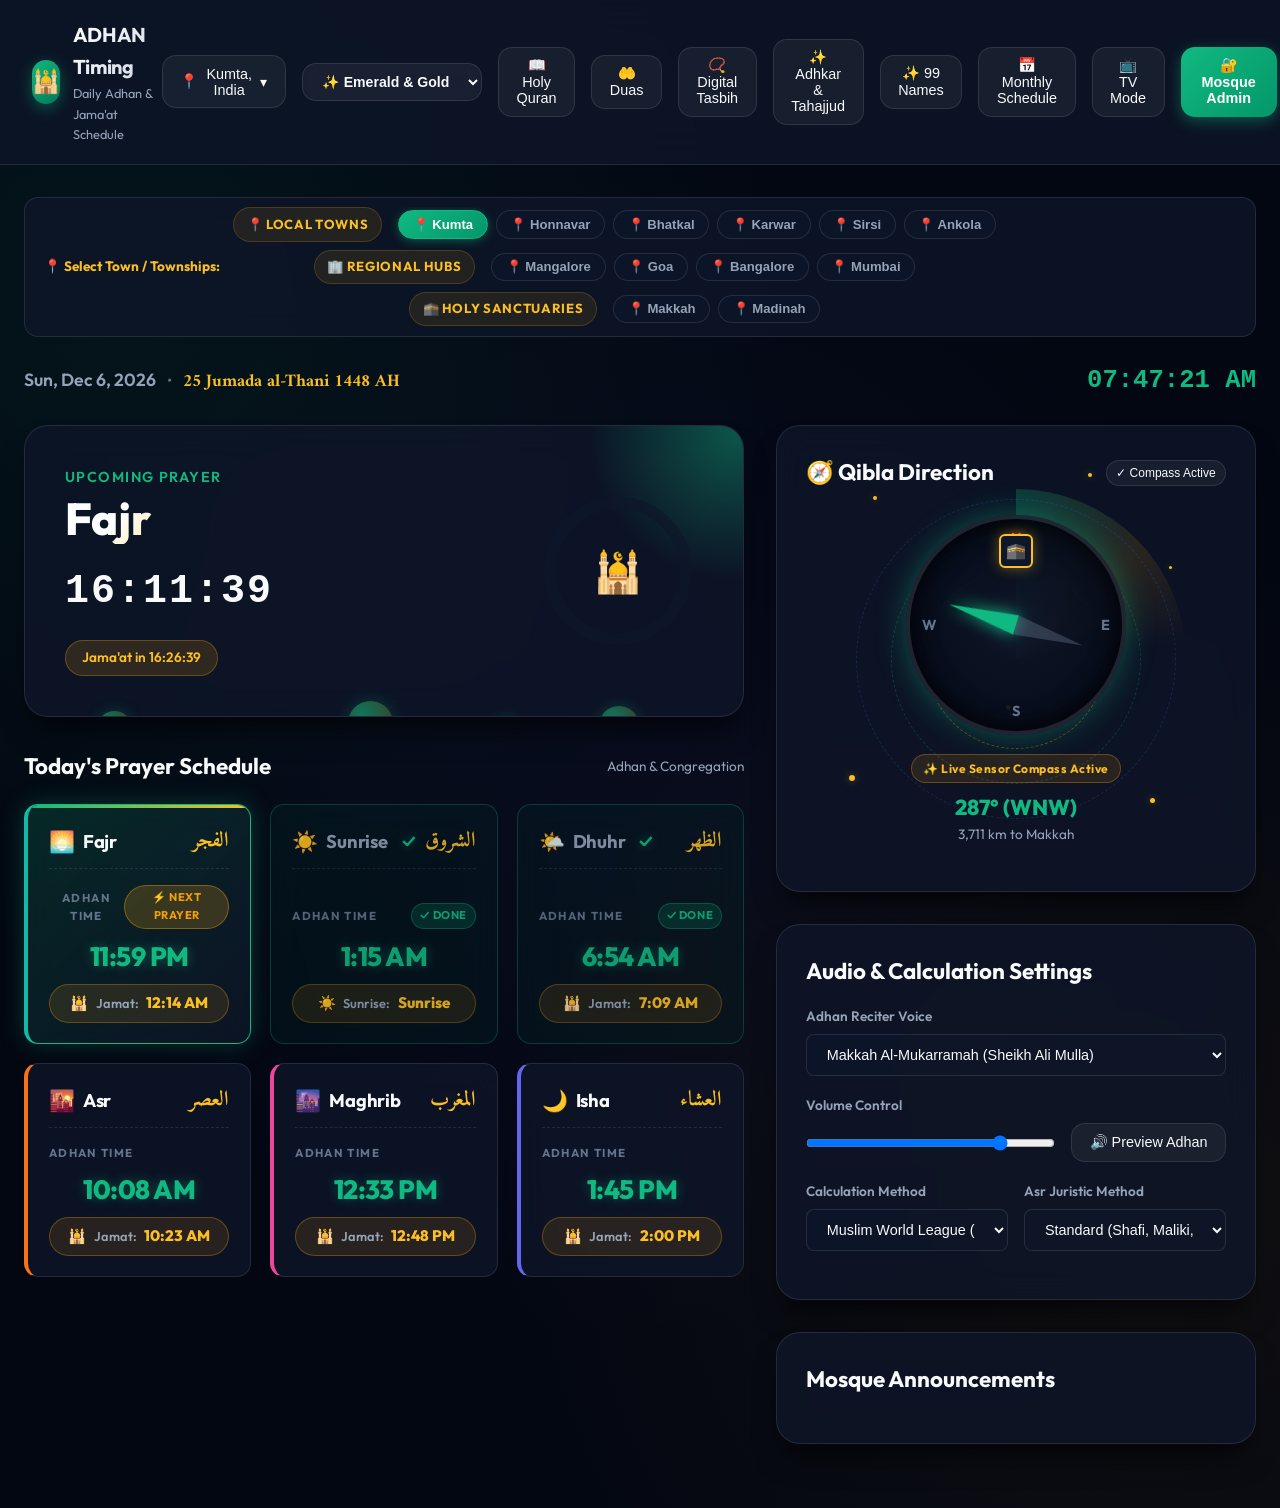
==== index.html @ b263a1ee "Fix mobile layout, root redirect, and live Qibla compass" ====
<!DOCTYPE html>
<html lang="en">
<head>
  <meta charset="UTF-8">
  <meta name="viewport" content="width=device-width, initial-scale=1.0">
  <title>Adhan Timing & Mosque Management System</title>
  <meta name="description" content="Real-time Islamic prayer times, audio Adhan alerts, interactive Qibla compass, mosque TV display mode, and management dashboard.">
  <link rel="stylesheet" href="css/style.css">
</head>
<body>

  <!-- Top Navigation Bar -->
  <nav class="navbar">
    <div class="brand">
      <div class="brand-icon">🕌</div>
      <div class="brand-info">
        <h1 id="mosque-title">ADHAN Timing</h1>
        <p id="mosque-sub">Daily Adhan & Jama'at Schedule</p>
      </div>
    </div>

    <div class="nav-actions">
      <!-- Location Picker Dropdown -->
      <div class="location-picker">
        <button class="btn-glass" id="btn-location-dropdown">
          <span>📍</span> <span id="location-label">Kumta, India</span> ▾
        </button>
        <div class="dropdown-menu" id="city-search-results">
          <input type="text" class="search-input" id="city-search-input" placeholder="Search towns (Kumta, Honnavar, Bhatkal...)...">
          <button class="btn-glass" id="btn-detect-gps" style="width:100%; margin-bottom:0.4rem; justify-content:center;">
            🎯 Use My GPS Location
          </button>
          <button class="btn-glass" id="btn-open-custom-town" style="width:100%; margin-bottom:0.5rem; justify-content:center;">
            ➕ Add Custom Town (Lat/Lng)
          </button>
        </div>
      </div>

      <!-- Theme Switcher -->
      <div class="theme-selector-wrapper">
        <select id="theme-select" class="theme-select-dropdown" title="Select Luxury Theme">
          <option value="emerald_gold">✨ Emerald & Gold</option>
          <option value="royal_sapphire">🌌 Royal Sapphire</option>
          <option value="midnight_onyx">🖤 Midnight Onyx</option>
        </select>
      </div>

      <!-- Quick Action Buttons -->
      <button class="btn-glass" id="btn-open-quran">📖 Holy Quran</button>
      <button class="btn-glass" id="btn-open-dua">🤲 Duas</button>
      <button class="btn-glass" id="btn-open-tasbih">📿 Digital Tasbih</button>
      <button class="btn-glass" id="btn-open-dhikr">✨ Adhkar & Tahajjud</button>
      <button class="btn-glass" id="btn-open-names">✨ 99 Names</button>
      <button class="btn-glass" id="btn-open-monthly">📅 Monthly Schedule</button>
      <button class="btn-glass" id="btn-toggle-tv">📺 TV Mode</button>
      <button class="btn-accent" id="btn-open-admin">🔐 Mosque Admin</button>
    </div>
  </nav>

  <!-- Main App Layout -->
  <main class="container">

    <!-- Live Adhan Playback Banner -->
    <div id="adhan-playback-banner" class="adhan-banner" style="display:none;">
      <div class="adhan-banner-content">
        <span class="adhan-banner-icon">🕌</span>
        <div>
          <h4 id="adhan-banner-title">Now Reciting Adhan for Dhuhr</h4>
          <p id="adhan-banner-sub">Playing live audio Adhan alert</p>
        </div>
      </div>
      <button class="btn-stop-adhan" id="btn-stop-adhan">⏹️ Stop Recitation</button>
    </div>

    <!-- Quick Town Selector Bar -->
    <div class="town-selector-bar">
      <div class="town-selector-label">📍 Select Town / Townships:</div>
      <div class="town-chips-wrapper" id="town-chips-container">
        <!-- Dynamically rendered by app.js -->
      </div>
    </div>

    <!-- Live Date & Clock Bar -->
    <div style="display:flex; justify-content:space-between; align-items:center; margin-bottom:1.5rem;">
      <div>
        <span id="live-greg-date" style="font-size:1.1rem; color:var(--text-secondary); font-weight:600;">--</span>
        <span style="margin:0 0.5rem; color:var(--text-muted);">•</span>
        <span id="hijri-date-label" style="font-size:1.1rem; color:var(--accent-gold); font-family:var(--font-arabic); font-weight:700;">--</span>
      </div>
      <div id="live-clock-time" style="font-size:1.6rem; font-weight:800; font-family:monospace; color:var(--accent-emerald);">--:--:--</div>
    </div>


    <!-- Main Grid Section -->
    <div class="grid-layout">

      <!-- Left Column: Hero Progress Ring & Today's Prayer Cards -->
      <div>
        <!-- Hero Countdown Card -->
        <section class="hero-card" style="margin-bottom:2rem;">
          <!-- Floating Popping Ambient Bubbles Backdrop -->
          <div class="bubbles-container">
            <div class="bubble b1"></div>
            <div class="bubble b2"></div>
            <div class="bubble b3"></div>
            <div class="bubble b4"></div>
            <div class="bubble b5"></div>
            <div class="bubble b6"></div>
          </div>

          <div class="hero-info">
            <div class="hero-subtitle">Upcoming Prayer</div>
            <div class="hero-prayer-title" id="hero-next-prayer-name">Dhuhr</div>
            <div class="hero-countdown" id="hero-countdown-timer">00:00:00</div>
            <div class="hero-jamaat-badge" id="hero-jamaat-time">Jama'at in 00:15:00</div>
          </div>

          <div class="progress-ring-wrapper">
            <svg class="progress-ring" width="160" height="160">
              <circle class="progress-ring-bg" stroke-width="12" fill="transparent" r="68" cx="80" cy="80"/>
              <circle class="progress-ring-circle" id="progress-ring-circle" stroke-width="12" fill="transparent" r="68" cx="80" cy="80"/>
            </svg>
            <div class="ring-icon">🕌</div>
          </div>
        </section>

        <!-- Today's 6 Prayer Times -->
        <div class="section-title">
          <span>Today's Prayer Schedule</span>
          <span style="font-size:0.85rem; color:var(--text-secondary); font-weight:400;">Adhan & Congregation</span>
        </div>
        <div class="prayer-grid" id="today-prayer-grid">
          <!-- Dynamically Rendered by app.js -->
        </div>
      </div>

      <!-- Right Column: Qibla Compass, Sound Controls & Announcements -->
      <div>

        <!-- Qibla Compass Card with Animated Live Background -->
        <section class="glass-card qibla-card-live">
          <div class="qibla-live-bg">
            <div class="qibla-radar-beam"></div>
            <div class="qibla-pulse-ring ring-1"></div>
            <div class="qibla-pulse-ring ring-2"></div>
            <div class="qibla-pulse-ring ring-3"></div>
            <div class="qibla-starfield">
              <div class="qibla-star s1"></div>
              <div class="qibla-star s2"></div>
              <div class="qibla-star s3"></div>
              <div class="qibla-star s4"></div>
              <div class="qibla-star s5"></div>
              <div class="qibla-star s6"></div>
            </div>
          </div>

          <div class="section-title" style="margin-bottom:0.5rem; position:relative; z-index:2;">
            <span>🧭 Qibla Direction</span>
            <button class="btn-glass" id="btn-enable-compass" style="font-size:0.75rem; padding:0.3rem 0.6rem;">🧭 Compass Sensor</button>
          </div>
          <div class="compass-wrapper" style="position:relative; z-index:2;">
            <div class="compass-dial">
              <div class="compass-cardinal cardinal-n">N</div>
              <div class="compass-cardinal cardinal-e">E</div>
              <div class="compass-cardinal cardinal-s">S</div>
              <div class="compass-cardinal cardinal-w">W</div>
              <div class="kaaba-icon">🕋</div>
              <div class="qibla-needle" id="qibla-needle">
                <div class="needle-north"></div>
                <div class="needle-south"></div>
              </div>
            </div>
            <div class="compass-info">
              <div class="qibla-badge" id="qibla-live-status">✨ Live Directional Tracking</div>
              <div class="heading-text" id="qibla-heading">118.9° ESE</div>
              <div class="distance-text" id="qibla-distance">4,794 km to Makkah</div>
            </div>
          </div>
        </section>

        <!-- Audio Adhan & Calculation Preferences -->
        <section class="glass-card">
          <div class="section-title" style="margin-bottom:1rem;">Audio & Calculation Settings</div>
          
          <div class="form-group">
            <label for="reciter-select">Adhan Reciter Voice</label>
            <select class="form-control" id="reciter-select">
              <option value="makkah">Makkah Al-Mukarramah (Sheikh Ali Mulla)</option>
              <option value="madinah">Madinah Al-Munawwarah</option>
              <option value="alaqsa">Al-Aqsa Mosque, Jerusalem</option>
              <option value="afasy">Sheikh Mishary Rashid Alafasy</option>
            </select>
          </div>

          <div class="form-group">
            <label for="volume-slider">Volume Control</label>
            <div style="display:flex; align-items:center; gap:1rem;">
              <input type="range" id="volume-slider" min="0" max="1" step="0.05" value="0.8" style="flex:1;">
              <button class="btn-glass" id="btn-test-audio">🔊 Preview Adhan</button>
            </div>
          </div>

          <div class="form-row">
            <div class="form-group">
              <label for="calc-method-select">Calculation Method</label>
              <select class="form-control" id="calc-method-select">
                <option value="MWL">Muslim World League (MWL)</option>
                <option value="ISNA">ISNA (North America)</option>
                <option value="Makkah">Umm Al-Qura (Makkah)</option>
                <option value="Egypt">Egyptian General Authority</option>
                <option value="Diyanet">Diyanet (Turkey)</option>
                <option value="Karachi">Univ. Islamic Sciences (Karachi)</option>
                <option value="Tehran">Institute of Geophysics (Tehran)</option>
                <option value="Jafari">Shia Ithna-Ashari (Jafari)</option>
              </select>
            </div>

            <div class="form-group">
              <label for="juristic-school-select">Asr Juristic Method</label>
              <select class="form-control" id="juristic-school-select">
                <option value="Shafi">Standard (Shafi, Maliki, Hanbali)</option>
                <option value="Hanafi">Hanafi School</option>
              </select>
            </div>
          </div>
        </section>

        <!-- Mosque Community Noticeboard -->
        <section class="glass-card">
          <div class="section-title" style="margin-bottom:1rem;">Mosque Announcements</div>
          <div id="public-announcements-list">
            <!-- Rendered by app.js -->
          </div>
        </section>

      </div>
    </div>
  </main>

  <!-- Monthly Schedule Modal -->
  <div class="modal-overlay" id="monthly-modal">
    <div class="modal-box">
      <div class="modal-header">
        <h2 class="modal-title">📅 Monthly Prayer Timetable</h2>
        <div style="display:flex; gap:0.5rem; align-items:center;">
          <button class="btn-glass" id="btn-export-csv">📥 Export CSV</button>
          <button class="btn-close" id="btn-close-monthly">&times;</button>
        </div>
      </div>
      <p style="font-size:0.9rem; color:var(--text-secondary); margin-bottom:1rem;">
        Calculated monthly schedule for current selected location & calculation rules.
      </p>
      <div style="overflow-x:auto;">
        <table class="monthly-table">
          <thead>
            <tr>
              <th>Date</th>
              <th>Fajr</th>
              <th>Sunrise</th>
              <th>Dhuhr</th>
              <th>Asr</th>
              <th>Maghrib</th>
              <th>Isha</th>
            </tr>
          </thead>
          <tbody id="monthly-timetable-body">
            <!-- Populated by app.js -->
          </tbody>
        </table>
      </div>
    </div>
  </div>

  <!-- Admin & Mosque Management Modal -->
  <div class="modal-overlay" id="admin-modal">
    <div class="modal-box">
      <div class="modal-header">
        <h2 class="modal-title">🔐 Mosque Management Admin Portal</h2>
        <button class="btn-close" id="btn-close-admin">&times;</button>
      </div>

      <!-- Auth View -->
      <div id="admin-auth-view" style="max-width:400px; margin:2rem auto; text-align:center;">
        <h3>Admin Authentication</h3>
        <p style="font-size:0.85rem; color:var(--text-secondary); margin-bottom:1.5rem;">Enter password to manage mosque settings & announcements.</p>
        <form id="admin-login-form">
          <div class="form-group">
            <input type="password" class="form-control" id="admin-password" placeholder="Enter password (default: admin123)" required>
          </div>
          <div id="admin-login-error" style="color:#ef4444; font-size:0.85rem; margin-bottom:1rem;"></div>
          <button type="submit" class="btn-accent" style="width:100%;">Sign In</button>
        </form>
      </div>

      <!-- Portal View -->
      <div id="admin-portal-view" class="admin-grid" style="display:none;">
        <div class="admin-sidebar">
          <div class="admin-nav-item active" data-tab="tab-profile">Mosque Profile</div>
          <div class="admin-nav-item" data-tab="tab-jamaat">Jama'at Offsets</div>
          <div class="admin-nav-item" data-tab="tab-announcements">Announcements</div>
          <div class="admin-nav-item" data-tab="tab-overrides">Custom Overrides</div>
          <button class="btn-glass" id="btn-admin-logout" style="width:100%; margin-top:2rem; justify-content:center;">Log Out</button>
        </div>

        <div>
          <!-- Tab 1: Profile -->
          <div class="admin-tab-pane active" id="tab-profile">
            <h3>Mosque Information</h3>
            <form id="form-mosque-profile" style="margin-top:1rem;">
              <div class="form-group">
                <label for="prof-name">Mosque Name</label>
                <input type="text" class="form-control" id="prof-name">
              </div>
              <div class="form-group">
                <label for="prof-address">Address</label>
                <input type="text" class="form-control" id="prof-address">
              </div>
              <div class="form-row">
                <div class="form-group">
                  <label for="prof-city">City</label>
                  <input type="text" class="form-control" id="prof-city">
                </div>
                <div class="form-group">
                  <label for="prof-country">Country</label>
                  <input type="text" class="form-control" id="prof-country">
                </div>
              </div>
              <div class="form-row">
                <div class="form-group">
                  <label for="prof-lat">Latitude</label>
                  <input type="number" step="any" class="form-control" id="prof-lat">
                </div>
                <div class="form-group">
                  <label for="prof-lng">Longitude</label>
                  <input type="number" step="any" class="form-control" id="prof-lng">
                </div>
              </div>
              <div class="form-row">
                <div class="form-group">
                  <label for="prof-phone">Phone Number</label>
                  <input type="text" class="form-control" id="prof-phone">
                </div>
                <div class="form-group">
                  <label for="prof-email">Email Address</label>
                  <input type="email" class="form-control" id="prof-email">
                </div>
              </div>
              <div class="form-row">
                <div class="form-group">
                  <label for="prof-method">Default Calculation Method</label>
                  <select class="form-control" id="prof-method">
                    <option value="MWL">Muslim World League</option>
                    <option value="ISNA">ISNA</option>
                    <option value="Makkah">Umm Al-Qura</option>
                    <option value="Egypt">Egyptian General Authority</option>
                    <option value="Diyanet">Diyanet (Turkey)</option>
                    <option value="Karachi">Karachi</option>
                  </select>
                </div>
                <div class="form-group">
                  <label for="prof-school">Juristic School</label>
                  <select class="form-control" id="prof-school">
                    <option value="Shafi">Shafi / Standard</option>
                    <option value="Hanafi">Hanafi</option>
                  </select>
                </div>
              </div>
              <button type="submit" class="btn-accent" style="margin-top:1rem;">Save Profile Settings</button>
            </form>
          </div>

          <!-- Tab 2: Jamaat -->
          <div class="admin-tab-pane" id="tab-jamaat">
            <h3>Jama'at (Congregation) Offset Rules</h3>
            <p style="font-size:0.85rem; color:var(--text-secondary); margin-bottom:1rem;">Set how many minutes after Adhan each Jama'at prayer takes place.</p>
            <form id="form-jamaat-settings">
              <div class="form-row">
                <div class="form-group">
                  <label for="jam-fajr-val">Fajr Offset (mins)</label>
                  <input type="number" class="form-control" id="jam-fajr-val" value="25">
                </div>
                <div class="form-group">
                  <label for="jam-dhuhr-val">Dhuhr Offset (mins)</label>
                  <input type="number" class="form-control" id="jam-dhuhr-val" value="15">
                </div>
              </div>
              <div class="form-row">
                <div class="form-group">
                  <label for="jam-asr-val">Asr Offset (mins)</label>
                  <input type="number" class="form-control" id="jam-asr-val" value="20">
                </div>
                <div class="form-group">
                  <label for="jam-maghrib-val">Maghrib Offset (mins)</label>
                  <input type="number" class="form-control" id="jam-maghrib-val" value="10">
                </div>
              </div>
              <div class="form-row">
                <div class="form-group">
                  <label for="jam-isha-val">Isha Offset (mins)</label>
                  <input type="number" class="form-control" id="jam-isha-val" value="20">
                </div>
                <div class="form-group">
                  <label for="jam-jumuah-val">Fixed Friday (Jumuah / Jummah) Jama'at Time</label>
                  <input type="time" class="form-control" id="jam-jumuah-val" value="13:30">
                  <small style="color:var(--accent-gold); font-size:0.75rem; margin-top:0.2rem; display:block;">🕌 Replaces Dhuhr on Fridays with fixed congregation time</small>
                </div>
              </div>
              <button type="submit" class="btn-accent" style="margin-top:1rem;">Save Jama'at Offsets</button>
            </form>
          </div>

          <!-- Tab 3: Announcements -->
          <div class="admin-tab-pane" id="tab-announcements">
            <h3>Community Announcements</h3>
            <form id="form-add-announcement" style="margin-bottom:1.5rem; background:var(--bg-card); padding:1rem; border-radius:var(--radius-md);">
              <div class="form-group">
                <label for="ann-title">Title</label>
                <input type="text" class="form-control" id="ann-title" required>
              </div>
              <div class="form-group">
                <label for="ann-body">Content</label>
                <textarea class="form-control" id="ann-body" rows="3" required></textarea>
              </div>
              <div class="form-group">
                <label for="ann-priority">Priority Badge</label>
                <select class="form-control" id="ann-priority">
                  <option value="normal">Normal (Blue)</option>
                  <option value="info">Info (Green)</option>
                  <option value="important">Important (Red)</option>
                </select>
              </div>
              <button type="submit" class="btn-accent">Publish Announcement</button>
            </form>
            <div id="admin-announcements-list"></div>
          </div>

          <!-- Tab 4: Overrides -->
          <div class="admin-tab-pane" id="tab-overrides">
            <h3>Custom Date Prayer Overrides</h3>
            <form id="form-add-override" style="margin-bottom:1.5rem; background:var(--bg-card); padding:1rem; border-radius:var(--radius-md);">
              <div class="form-row">
                <div class="form-group">
                  <label for="ovr-date">Date</label>
                  <input type="date" class="form-control" id="ovr-date" required>
                </div>
                <div class="form-group">
                  <label for="ovr-note">Note / Event</label>
                  <input type="text" class="form-control" id="ovr-note" placeholder="e.g. Moon sighting shift">
                </div>
              </div>
              <div class="form-row">
                <div class="form-group">
                  <label for="ovr-fajr">Fajr Adhan</label>
                  <input type="time" class="form-control" id="ovr-fajr">
                </div>
                <div class="form-group">
                  <label for="ovr-maghrib">Maghrib Adhan</label>
                  <input type="time" class="form-control" id="ovr-maghrib">
                </div>
              </div>
              <button type="submit" class="btn-accent">Save Date Override</button>
            </form>
            <div id="admin-overrides-list"></div>
          </div>

        </div>
      </div>

    </div>
  </div>

  <!-- Fullscreen Mosque TV Wall Display Mode Container -->
  <div id="app-tv-container">
    <div class="tv-header">
      <div class="brand" style="gap:1rem;">
        <div class="brand-icon" style="width:60px; height:60px; font-size:2rem;">🕌</div>
        <div>
          <h2 style="font-size:2.2rem; color:#fff;" id="tv-mosque-title">Masjid-e-Farooqui</h2>
          <p style="font-size:1.2rem; color:var(--accent-emerald);" id="tv-mosque-subtitle">Hubbangeri Kagal, Kumta</p>
        </div>
      </div>
      <div class="tv-dates">
        <h3 id="tv-live-date">Monday, September 3, 2026</h3>
        <p id="tv-live-hijri">19 Rabi' al-Awwal 1448 AH</p>
      </div>
      <div class="tv-clock" id="tv-live-clock">11:06:44</div>
    </div>

    <div class="tv-hero-next">
      <div class="tv-next-label">Next Adhan: <span id="tv-next-prayer-name" style="color:#fff;">Dhuhr</span></div>
      <div class="tv-next-timer" id="tv-next-countdown">00:00:00</div>
      <div style="font-size:1.6rem; color:var(--accent-gold);" id="tv-jamaat-countdown">Jama'at in 00:15:00</div>
    </div>

    <div class="tv-prayer-cards-grid" id="tv-prayer-cards-grid">
      <!-- TV Prayer Cards -->
    </div>

    <div class="tv-footer-ticker">
      <div class="marquee-text" id="tv-marquee-content">
        📢 Welcome to Al-Noor Mosque. Please ensure mobile phones are switched off or set to silent mode inside the prayer hall.
      </div>
    </div>
  </div>

  <!-- Add Custom Town Modal -->
  <div class="modal-overlay" id="custom-town-modal">
    <div class="modal-box" style="max-width:500px;">
      <div class="modal-header">
        <h2 class="modal-title">📍 Add Custom Town / Location</h2>
        <button class="btn-close" id="btn-close-custom-town">&times;</button>
      </div>
      <p style="font-size:0.88rem; color:var(--text-secondary); margin-bottom:1.2rem;">
        Enter custom town coordinates for high-precision local Adhan timings.
      </p>
      <form id="form-custom-town">
        <div class="form-group">
          <label for="ctown-name">Town / Village Name</label>
          <input type="text" class="form-control" id="ctown-name" placeholder="e.g. Kumta, Honnavar, Bhatkal..." required>
        </div>
        <div class="form-group">
          <label for="ctown-country">State / District / Country</label>
          <input type="text" class="form-control" id="ctown-country" placeholder="e.g. Uttara Kannada, Karnataka, India" required>
        </div>
        <div class="form-row">
          <div class="form-group">
            <label for="ctown-lat">Latitude (° N)</label>
            <input type="number" step="any" class="form-control" id="ctown-lat" placeholder="14.4777" required>
          </div>
          <div class="form-group">
            <label for="ctown-lng">Longitude (° E)</label>
            <input type="number" step="any" class="form-control" id="ctown-lng" placeholder="74.2206" required>
          </div>
        </div>
        <button type="submit" class="btn-accent" style="width:100%; margin-top:0.5rem;">Save & Set Active Town</button>
      </form>
    </div>
  </div>

  <!-- Daily Adhkar & Tahajjud Modal -->
  <div class="modal-overlay" id="dhikr-modal">
    <div class="modal-box" style="max-width:850px;">
      <div class="modal-header">
        <h2 class="modal-title">📿 Daily Adhkar & Tahajjud Guide</h2>
        <button class="btn-close" id="btn-close-dhikr">&times;</button>
      </div>

      <!-- Dhikr Category Tabs -->
      <div class="dhikr-tabs-nav">
        <button class="dhikr-tab-btn active" data-tab="morning">🌅 Morning Dhikr</button>
        <button class="dhikr-tab-btn" data-tab="evening">🌆 Evening Dhikr</button>
        <button class="dhikr-tab-btn" data-tab="sleep">🌙 Before Sleeping</button>
        <button class="dhikr-tab-btn" data-tab="tahajjud">🌌 Tahajjud & Night</button>
      </div>

      <!-- Tahajjud Time Banner -->
      <div id="tahajjud-banner" class="tahajjud-banner" style="display:none;">
        <div class="tahajjud-icon">🌌</div>
        <div>
          <h4>Tonight's Tahajjud Window (Last 1/3 of Night):</h4>
          <div class="tahajjud-time-range" id="tahajjud-time-range">01:45 AM - 04:30 AM</div>
          <p style="font-size:0.85rem; color:var(--text-secondary); margin-top:0.3rem;">
            Calculated dynamically between Maghrib and Fajr. The Lord descends to the lowest heaven in this last third of night to answer prayers.
          </p>
        </div>
      </div>

      <!-- Dhikr Content List -->
      <div id="dhikr-cards-container" class="dhikr-cards-container">
        <!-- Rendered dynamically by app.js -->
      </div>
    </div>
  </div>

  <!-- Quran Reader Modal (All 114 Surahs) -->
  <div class="modal-overlay" id="quran-modal">
    <div class="modal-box" style="max-width:920px;">
      <div class="modal-header">
        <h2 class="modal-title">📖 Holy Quran Reader (Complete 114 Surahs)</h2>
        <button class="btn-close" id="btn-close-quran">&times;</button>
      </div>
      
      <!-- Surah Selection & Search Bar -->
      <div class="quran-surah-bar" style="display:flex; flex-wrap:wrap; gap:0.8rem; align-items:center; margin-bottom:1.2rem;">
        <input type="text" class="search-input" id="quran-search-input" placeholder="🔍 Search 114 Surahs (e.g. Kahf, Yasin, 67, Maryam)..." style="flex:1; margin-bottom:0;">
        <select id="quran-surah-select" class="form-control" style="max-width:280px; font-weight:700;">
          <!-- Populated by app.js with all 114 Surahs -->
        </select>
        <div style="display:flex; gap:0.4rem;">
          <button class="btn-glass" id="btn-prev-surah">⬅️ Prev</button>
          <button class="btn-glass" id="btn-next-surah">Next ➡️</button>
        </div>
      </div>

      <!-- Last Read Bookmark Banner -->
      <div id="quran-bookmark-banner" class="quran-bookmark-bar" style="display:none;">
        <div style="display:flex; align-items:center; gap:0.6rem;">
          <span style="font-size:1.3rem; color:var(--accent-gold);">🔖</span>
          <div>
            <strong style="color:var(--accent-gold); font-size:0.88rem;">Last Read Bookmark:</strong>
            <span id="quran-bookmark-text" style="font-size:0.88rem; color:var(--text-primary); font-weight:700; margin-left:0.3rem;">--</span>
          </div>
        </div>
        <button class="btn-accent-sm" id="btn-jump-bookmark" style="padding:0.35rem 0.8rem; font-size:0.82rem;">
          🎯 Jump to Bookmark
        </button>
      </div>

      <!-- Surah Info Banner -->
      <div class="quran-header-banner" id="quran-surah-header">
        <h3 id="quran-surah-title">Surah Al-Fatiha (الفاتحة)</h3>
        <p id="quran-surah-meta">The Opening • 7 Verses • Meccan</p>
      </div>

      <!-- Verses List Container -->
      <div id="quran-verses-container" class="quran-verses-container">
        <!-- Rendered dynamically by app.js -->
      </div>
    </div>
  </div>

  <!-- Authentic Duas Modal -->
  <div class="modal-overlay" id="dua-modal">
    <div class="modal-box" style="max-width:850px;">
      <div class="modal-header">
        <h2 class="modal-title">🤲 Authentic Duas & Supplications</h2>
        <button class="btn-close" id="btn-close-dua">&times;</button>
      </div>

      <!-- Dua Category Filter Bar -->
      <div class="dua-category-chips" id="dua-category-chips">
        <!-- Rendered by app.js -->
      </div>

      <!-- Search Input -->
      <input type="text" class="search-input" id="dua-search-input" placeholder="🔍 Search Duas (Rabbana, protection, forgiveness, parents...)...">

      <!-- Duas Container -->
      <div id="dua-cards-container" class="dua-cards-container">
        <!-- Rendered by app.js -->
      </div>
    </div>
  </div>

  <!-- Dedicated Digital Tasbih Counter Modal -->
  <div class="modal-overlay" id="tasbih-modal">
    <div class="modal-box" style="max-width:550px; text-align:center;">
      <div class="modal-header">
        <h2 class="modal-title">📿 Digital Tasbih Counter</h2>
        <button class="btn-close" id="btn-close-tasbih">&times;</button>
      </div>

      <!-- Preset Phrase Selector -->
      <div class="form-group" style="margin-bottom:1.5rem;">
        <label for="tasbih-preset-select">Dhikr Phrase Preset:</label>
        <select class="form-control" id="tasbih-preset-select" style="text-align:center; font-weight:700;">
          <option value="subhanallah">سُبْحَانَ اللَّهِ — SubhanAllah (Target: 33)</option>
          <option value="alhamdulillah">اَلْحَمْدُ لِلَّهِ — Alhamdulillah (Target: 33)</option>
          <option value="allahuakbar">اللَّهُ أَكْبَرُ — Allahu Akbar (Target: 34)</option>
          <option value="astaghfirullah">أَسْتَغْفِرُ اللَّهَ — Astaghfirullah (Target: 100)</option>
          <option value="la_ilaha_illallah">لاَ إِلَهَ إِلاَّ اللَّهُ — La ilaha illallah (Target: 100)</option>
          <option value="salawat">اللَّهُمَّ صَلِّ عَلَى مُحَمَّدٍ — Salawat (Target: 100)</option>
          <option value="custom">Custom Dhikr (Target: 1000)</option>
        </select>
      </div>

      <!-- Digital Ring Display -->
      <div class="tasbih-counter-ring-wrapper">
        <div class="tasbih-display-number" id="tasbih-count-display">0</div>
        <div class="tasbih-target-label" id="tasbih-target-display">Target: 33</div>
      </div>

      <!-- Big Tap Counter Button -->
      <button class="btn-tasbih-tap" id="btn-tasbih-tap">
        <span style="font-size:2rem;">📿</span>
        <span>TAP TO COUNT</span>
      </button>

      <!-- Action Buttons -->
      <div style="display:flex; justify-content:center; gap:1rem; margin-top:1.5rem;">
        <button class="btn-glass" id="btn-tasbih-reset">↺ Reset Count</button>
      </div>
    </div>
  </div>

  <!-- 99 Names of Allah Modal (Asma-ul-Husna) -->
  <div class="modal-overlay" id="names-modal">
    <div class="modal-box" style="max-width:1000px;">
      <div class="modal-header">
        <div style="display:flex; align-items:center; gap:0.6rem;">
          <span style="font-size:1.6rem; color:var(--accent-gold);">✨</span>
          <div>
            <h2 class="modal-title">Asma-ul-Husna — 99 Names of Allah</h2>
            <p style="font-size:0.85rem; color:var(--text-secondary); margin-top:0.1rem;">الأسماء الحسنى • Listen, Memorize, Reflect & Recite</p>
          </div>
        </div>
        <button class="btn-close" id="btn-close-names">&times;</button>
      </div>

      <!-- Control & Toolbar Bar -->
      <div class="names-toolbar">
        <input type="text" class="search-input" id="names-search-input" placeholder="🔍 Search 99 Names (e.g. Rahman, Merciful, 55, الملك)..." style="flex:1; margin-bottom:0;">
        
        <!-- View Mode Switcher -->
        <div class="names-view-toggle">
          <button class="btn-glass active" id="btn-names-view-grid" title="Grid View">📱 Grid</button>
          <button class="btn-glass" id="btn-names-view-list" title="Compact List">📄 List</button>
          <button class="btn-glass" id="btn-names-view-flashcards" title="Flashcard Memorizer">🎴 Flashcards</button>
        </div>

        <!-- Sequential Play All Audio Button -->
        <button class="btn-accent" id="btn-names-play-all">
          <span id="names-play-all-icon">▶️</span> <span id="names-play-all-text">Play All 99 Names</span>
        </button>
      </div>

      <!-- Audio Progress Bar when playing continuously -->
      <div id="names-audio-player-bar" class="names-audio-bar" style="display:none;">
        <div class="names-audio-info">
          <span id="names-audio-now-playing" style="font-weight:700; color:var(--accent-emerald);">Now Reciting: #1 Ar-Rahman (الرَّحْمَٰنُ)</span>
          <span id="names-audio-progress-badge" class="badge-count">1 / 99</span>
        </div>
        <div class="names-audio-controls">
          <button class="btn-glass-sm" id="btn-names-audio-prev">⏮️ Prev</button>
          <button class="btn-glass-sm" id="btn-names-audio-pause">⏸️ Pause</button>
          <button class="btn-glass-sm" id="btn-names-audio-next">Next ⏭️</button>
          <select id="names-audio-speed" class="theme-select-dropdown" style="padding:0.3rem 0.6rem; font-size:0.8rem;">
            <option value="1">1.0x Speed</option>
            <option value="1.2">1.2x Speed</option>
            <option value="0.8">0.8x Speed</option>
          </select>
        </div>
      </div>

      <!-- Standard Grid View Container -->
      <div id="names-grid-container" class="names-grid-container">
        <!-- Rendered dynamically by app.js -->
      </div>

      <!-- Compact List View Container -->
      <div id="names-list-container" class="names-list-container" style="display:none;">
        <!-- Rendered dynamically by app.js -->
      </div>

      <!-- Flashcards Memorizer View Container -->
      <div id="names-flashcards-container" class="names-flashcard-wrapper" style="display:none;">
        <!-- Rendered dynamically by app.js -->
      </div>
    </div>
  </div>

  <!-- Deep Name Detail Modal (with dedicated Tasbih counter) -->
  <div class="modal-overlay" id="name-detail-modal">
    <div class="modal-box" style="max-width:650px; text-align:center;">
      <div class="modal-header" style="justify-content:space-between; align-items:center;">
        <span class="name-badge-detail" id="ndetail-number">#1</span>
        <h3 style="font-size:1.1rem; color:var(--text-secondary);" id="ndetail-translit-header">Ar-Rahman</h3>
        <button class="btn-close" id="btn-close-name-detail">&times;</button>
      </div>

      <div class="name-detail-body" style="padding:1rem 0;">
        <div class="name-detail-arabic" id="ndetail-arabic">الرَّحْمَٰنُ</div>
        <div class="name-detail-translit" id="ndetail-translit">Ar-Rahman</div>
        <div class="name-detail-english" id="ndetail-english">The Most Gracious</div>
        
        <button class="btn-glass" id="btn-ndetail-play-audio" style="margin:1rem auto 1.5rem auto;">
          🔊 Listen Pronunciation
        </button>

        <div class="name-detail-card-info">
          <h4 style="color:var(--accent-emerald); font-size:1rem; margin-bottom:0.4rem;">Spiritual Meaning & Attribute</h4>
          <p id="ndetail-meaning" style="font-size:0.95rem; color:var(--text-primary); line-height:1.5;">Description here...</p>

          <div style="margin-top:1.2rem; background:rgba(255,255,255,0.03); padding:0.8rem; border-radius:var(--radius-sm); border:1px solid var(--border-glass);">
            <strong style="color:var(--accent-gold); font-size:0.88rem;">Quranic References & Verses:</strong>
            <p id="ndetail-quran-ref" style="font-size:0.9rem; color:var(--text-secondary); margin-top:0.2rem;">Surah Al-Fatiha 1:1</p>
          </div>
        </div>

        <!-- Dedicated Tasbih Counter for this specific name -->
        <div class="name-tasbih-box">
          <div style="font-size:0.95rem; font-weight:700; color:var(--accent-emerald); margin-bottom:0.5rem;">
            📿 Recite "Yā <span id="ndetail-tasbih-name">Rahmān</span>"
          </div>
          <div class="name-tasbih-count" id="ndetail-tasbih-count">0</div>
          <button class="btn-tasbih-tap-sm" id="btn-ndetail-tasbih-tap">
            <span>📿</span> TAP TO RECITE
          </button>
          <div style="margin-top:0.6rem;">
            <button class="btn-glass-sm" id="btn-ndetail-tasbih-reset">↺ Reset Count</button>
          </div>
        </div>

      </div>
    </div>
  </div>

  <script src="js/adhan-engine.js"></script>
  <script src="js/qibla-compass.js"></script>
  <script src="js/audio-player.js"></script>
  <script src="js/dhikr-data.js"></script>
  <script src="js/names-data.js"></script>
  <script src="js/quran-data.js"></script>
  <script src="js/dua-data.js"></script>
  <script src="js/tv-mode.js"></script>
  <script src="js/dashboard.js"></script>
  <script src="js/app.js"></script>

</body>
</html>
---- css/style.css ----
@import url('https://fonts.googleapis.com/css2?family=Outfit:wght@300;400;500;600;700;800&family=Amiri:wght@400;700&display=swap');

:root, [data-theme="emerald_gold"] {
  --bg-primary: #030712;
  --bg-surface: rgba(15, 23, 42, 0.78);
  --bg-card: rgba(15, 23, 42, 0.65);
  --bg-glass: rgba(255, 255, 255, 0.05);

  --accent-emerald: #10b981;
  --accent-emerald-glow: rgba(16, 185, 129, 0.4);
  --accent-gold: #fbbf24;
  --accent-gold-glow: rgba(251, 191, 36, 0.4);
  --accent-indigo: #6366f1;

  --text-primary: #f8fafc;
  --text-secondary: #94a3b8;
  --text-muted: #64748b;
  
  --border-glass: rgba(255, 255, 255, 0.1);
  --border-emerald: rgba(16, 185, 129, 0.35);
  
  --shadow-lg: 0 20px 30px -10px rgba(0, 0, 0, 0.7);
  --shadow-glow: 0 0 25px rgba(16, 185, 129, 0.25);

  --radius-sm: 8px;
  --radius-md: 14px;
  --radius-lg: 24px;
  --radius-full: 9999px;

  --font-main: 'Outfit', -apple-system, BlinkMacSystemFont, sans-serif;
  --font-arabic: 'Amiri', serif;
}

[data-theme="royal_sapphire"] {
  --bg-primary: #020617;
  --bg-surface: rgba(15, 23, 42, 0.85);
  --bg-card: rgba(30, 41, 59, 0.7);
  --bg-glass: rgba(255, 255, 255, 0.06);

  --accent-emerald: #06b6d4;
  --accent-emerald-glow: rgba(6, 182, 212, 0.4);
  --accent-gold: #38bdf8;
  --accent-gold-glow: rgba(56, 189, 248, 0.4);
  --accent-indigo: #818cf8;

  --text-primary: #f1f5f9;
  --text-secondary: #94a3b8;
  --text-muted: #64748b;

  --border-glass: rgba(255, 255, 255, 0.12);
  --border-emerald: rgba(6, 182, 212, 0.35);
  --shadow-glow: 0 0 25px rgba(6, 182, 212, 0.3);
}

[data-theme="midnight_onyx"] {
  --bg-primary: #09090b;
  --bg-surface: rgba(24, 24, 27, 0.85);
  --bg-card: rgba(39, 39, 42, 0.75);
  --bg-glass: rgba(255, 255, 255, 0.06);

  --accent-emerald: #f59e0b;
  --accent-emerald-glow: rgba(245, 158, 11, 0.4);
  --accent-gold: #ef4444;
  --accent-gold-glow: rgba(239, 68, 68, 0.4);
  --accent-indigo: #a855f7;

  --text-primary: #fafafa;
  --text-secondary: #a1a1aa;
  --text-muted: #71717a;

  --border-glass: rgba(255, 255, 255, 0.12);
  --border-emerald: rgba(245, 158, 11, 0.35);
  --shadow-glow: 0 0 25px rgba(245, 158, 11, 0.3);
}

* {
  box-sizing: border-box;
  margin: 0;
  padding: 0;
}

body {
  font-family: var(--font-main);
  background-color: var(--bg-primary);
  background-image: 
    radial-gradient(circle at 10% 20%, rgba(16, 185, 129, 0.08) 0%, transparent 40%),
    radial-gradient(circle at 90% 80%, rgba(245, 158, 11, 0.06) 0%, transparent 40%),
    radial-gradient(circle at 50% 50%, rgba(99, 102, 241, 0.05) 0%, transparent 60%);
  color: var(--text-primary);
  min-height: 100vh;
  line-height: 1.6;
  overflow-x: hidden;
}

/* Scrollbar styling */
::-webkit-scrollbar {
  width: 8px;
}
::-webkit-scrollbar-track {
  background: var(--bg-primary);
}
::-webkit-scrollbar-thumb {
  background: var(--border-glass);
  border-radius: 4px;
}
::-webkit-scrollbar-thumb:hover {
  background: var(--accent-emerald);
}

/* Header & Top Bar */
.navbar {
  display: flex;
  justify-content: space-between;
  align-items: center;
  padding: 1.2rem 2rem;
  background: var(--bg-surface);
  backdrop-filter: blur(20px);
  border-bottom: 1px solid var(--border-glass);
  position: sticky;
  top: 0;
  z-index: 100;
}

.brand {
  display: flex;
  align-items: center;
  gap: 0.8rem;
}

.brand-icon {
  width: 44px;
  height: 44px;
  border-radius: var(--radius-md);
  background: linear-gradient(135deg, var(--accent-emerald), #047857);
  display: flex;
  align-items: center;
  justify-content: center;
  font-size: 1.4rem;
  box-shadow: 0 4px 15px var(--accent-emerald-glow);
}

.brand-info h1 {
  font-size: 1.25rem;
  font-weight: 700;
  letter-spacing: -0.02em;
  background: linear-gradient(135deg, #ffffff, #cbd5e1);
  -webkit-background-clip: text;
  -webkit-text-fill-color: transparent;
}

.brand-info p {
  font-size: 0.8rem;
  color: var(--text-secondary);
}

.nav-actions {
  display: flex;
  align-items: center;
  gap: 1rem;
}

.location-picker {
  position: relative;
}

.btn-glass {
  background: var(--bg-glass);
  border: 1px solid var(--border-glass);
  color: var(--text-primary);
  padding: 0.6rem 1.1rem;
  border-radius: var(--radius-md);
  font-size: 0.9rem;
  font-weight: 500;
  cursor: pointer;
  display: flex;
  align-items: center;
  gap: 0.5rem;
  transition: all 0.3s cubic-bezier(0.4, 0, 0.2, 1);
}

.btn-glass:hover {
  background: rgba(255, 255, 255, 0.1);
  border-color: var(--accent-emerald);
  transform: translateY(-2px);
  box-shadow: 0 4px 12px rgba(0, 0, 0, 0.3);
}

.btn-accent {
  background: linear-gradient(135deg, var(--accent-emerald), #059669);
  border: none;
  color: #ffffff;
  padding: 0.65rem 1.3rem;
  border-radius: var(--radius-md);
  font-size: 0.9rem;
  font-weight: 600;
  cursor: pointer;
  box-shadow: 0 4px 15px var(--accent-emerald-glow);
  transition: all 0.3s ease;
}

.btn-accent:hover {
  transform: translateY(-2px);
  box-shadow: 0 6px 20px var(--accent-emerald-glow);
}

.dropdown-menu {
  position: absolute;
  top: 110%;
  left: 0;
  width: 280px;
  background: var(--bg-primary);
  border: 1px solid var(--border-glass);
  border-radius: var(--radius-md);
  box-shadow: var(--shadow-lg);
  padding: 0.5rem;
  display: none;
  z-index: 200;
}

.dropdown-item {
  padding: 0.6rem 0.9rem;
  border-radius: var(--radius-sm);
  font-size: 0.88rem;
  cursor: pointer;
  transition: background 0.2s ease;
}

.dropdown-item:hover {
  background: rgba(16, 185, 129, 0.15);
  color: var(--accent-emerald);
}

/* Search Input */
.search-input {
  width: 100%;
  padding: 0.6rem 0.9rem;
  background: var(--bg-card);
  border: 1px solid var(--border-glass);
  border-radius: var(--radius-sm);
  color: var(--text-primary);
  font-size: 0.88rem;
  outline: none;
  margin-bottom: 0.5rem;
}

.search-input:focus {
  border-color: var(--accent-emerald);
}

/* Main Container Layout */
.container {
  max-width: 1300px;
  margin: 2rem auto;
  padding: 0 1.5rem;
}

.grid-layout {
  display: grid;
  grid-template-columns: 1.2fr 0.8fr;
  gap: 2rem;
}

@media (max-width: 992px) {
  .grid-layout {
    grid-template-columns: 1fr;
  }
}

/* Hero Next Prayer Section */
.hero-card {
  background: var(--bg-surface);
  backdrop-filter: blur(16px);
  border: 1px solid var(--border-glass);
  border-radius: var(--radius-lg);
  padding: 2.5rem;
  display: flex;
  align-items: center;
  justify-content: space-between;
  position: relative;
  overflow: hidden;
  box-shadow: var(--shadow-lg);
}

/* Floating Popping Ambient Bubbles Animation */
.bubbles-container {
  position: absolute;
  top: 0;
  left: 0;
  width: 100%;
  height: 100%;
  overflow: hidden;
  pointer-events: none;
  z-index: 1;
}

.bubble {
  position: absolute;
  bottom: -30px;
  background: radial-gradient(circle at 30% 30%, var(--accent-emerald), rgba(245, 158, 11, 0.4));
  border-radius: 50%;
  box-shadow: 0 0 15px var(--accent-emerald-glow);
  opacity: 0.6;
  animation: float-pop 6s infinite ease-in-out;
}

.bubble.b1 { width: 35px; height: 35px; left: 10%; animation-duration: 5s; animation-delay: 0s; }
.bubble.b2 { width: 22px; height: 22px; left: 25%; animation-duration: 7s; animation-delay: 1.5s; }
.bubble.b3 { width: 45px; height: 45px; left: 45%; animation-duration: 6s; animation-delay: 0.8s; }
.bubble.b4 { width: 28px; height: 28px; left: 65%; animation-duration: 8s; animation-delay: 2.2s; }
.bubble.b5 { width: 40px; height: 40px; left: 80%; animation-duration: 5.5s; animation-delay: 1.1s; }
.bubble.b6 { width: 18px; height: 18px; left: 92%; animation-duration: 6.5s; animation-delay: 2.8s; }

@keyframes float-pop {
  0% {
    transform: translateY(0) scale(0.6);
    opacity: 0;
  }
  30% {
    opacity: 0.7;
  }
  80% {
    opacity: 0.9;
    transform: translateY(-160px) scale(1.1);
  }
  95% {
    opacity: 0.2;
    transform: translateY(-200px) scale(1.3);
  }
  100% {
    opacity: 0;
    transform: translateY(-210px) scale(1.5);
  }
}

/* Row-wise Selection Bar Layout */
.town-selector-bar {
  background: var(--bg-surface);
  border: 1px solid var(--border-glass);
  border-radius: var(--radius-lg);
  padding: 1.2rem;
  margin-bottom: 1.5rem;
  box-shadow: var(--shadow-md);
}

.town-chips-wrapper {
  display: flex;
  flex-direction: column;
  gap: 1rem;
}

.town-row-group {
  display: flex;
  align-items: center;
  gap: 1rem;
  flex-wrap: wrap;
}

.row-label-badge {
  font-size: 0.82rem;
  font-weight: 700;
  text-transform: uppercase;
  letter-spacing: 0.05em;
  color: var(--accent-gold);
  min-width: 140px;
  background: rgba(245, 158, 11, 0.1);
  border: 1px solid rgba(245, 158, 11, 0.2);
  padding: 0.35rem 0.8rem;
  border-radius: var(--radius-full);
  text-align: center;
}

.row-chips-container {
  display: flex;
  flex-wrap: wrap;
  gap: 0.5rem;
  align-items: center;
}

.town-chip {
  background: var(--bg-card);
  border: 1px solid var(--border-glass);
  color: var(--text-secondary);
  padding: 0.45rem 1rem;
  border-radius: var(--radius-full);
  font-size: 0.85rem;
  font-weight: 600;
  cursor: pointer;
  white-space: nowrap;
  transition: all 0.25s ease;
}

.town-chip:hover {
  background: rgba(16, 185, 129, 0.15);
  border-color: var(--accent-emerald);
  color: var(--accent-emerald);
  transform: translateY(-1px);
}

.town-chip.active-town {
  background: linear-gradient(135deg, var(--accent-emerald), #047857);
  border-color: var(--accent-emerald);
  color: #ffffff;
  box-shadow: 0 4px 12px var(--accent-emerald-glow);
  font-weight: 700;
}

.hero-card::before {
  content: '';
  position: absolute;
  top: -50%;
  right: -20%;
  width: 300px;
  height: 300px;
  background: radial-gradient(circle, var(--accent-emerald-glow) 0%, transparent 70%);
  pointer-events: none;
}

.hero-info {
  z-index: 2;
}

.hero-subtitle {
  font-size: 0.9rem;
  text-transform: uppercase;
  letter-spacing: 0.1em;
  color: var(--accent-emerald);
  font-weight: 600;
  margin-bottom: 0.3rem;
}

.hero-prayer-title {
  font-size: 2.8rem;
  font-weight: 800;
  line-height: 1.1;
  background: linear-gradient(135deg, #ffffff 30%, var(--accent-gold));
  -webkit-background-clip: text;
  -webkit-text-fill-color: transparent;
  margin-bottom: 1rem;
}

.hero-countdown {
  font-size: 2.5rem;
  font-weight: 700;
  font-family: monospace;
  letter-spacing: 0.05em;
  color: var(--text-primary);
}

.hero-jamaat-badge {
  display: inline-flex;
  align-items: center;
  gap: 0.5rem;
  margin-top: 1rem;
  padding: 0.4rem 1rem;
  background: rgba(245, 158, 11, 0.15);
  border: 1px solid rgba(245, 158, 11, 0.3);
  border-radius: var(--radius-full);
  color: var(--accent-gold);
  font-size: 0.85rem;
  font-weight: 600;
}

/* Progress Ring */
.progress-ring-wrapper {
  position: relative;
  width: 170px;
  height: 170px;
  display: flex;
  align-items: center;
  justify-content: center;
}

.progress-ring {
  transform: rotate(-90deg);
}

.progress-ring-bg {
  stroke: var(--bg-card);
}

.progress-ring-circle {
  stroke: var(--accent-emerald);
  stroke-dasharray: 440;
  stroke-dashoffset: 100;
  transition: stroke-dashoffset 0.5s ease;
  filter: drop-shadow(0 0 8px var(--accent-emerald));
}

.ring-icon {
  position: absolute;
  font-size: 2.5rem;
}

/* Today Prayer Grid */
.section-title {
  font-size: 1.4rem;
  font-weight: 700;
  margin-bottom: 1.2rem;
  display: flex;
  align-items: center;
  justify-content: space-between;
}

.prayer-grid {
  display: grid;
  grid-template-columns: repeat(auto-fit, minmax(240px, 1fr));
  gap: 1.2rem;
  margin-bottom: 2rem;
}

/* Theme Selector Dropdown */
.theme-selector-wrapper {
  position: relative;
}

.theme-select-dropdown {
  background: var(--bg-glass);
  border: 1px solid var(--border-glass);
  color: var(--text-primary);
  padding: 0.55rem 0.95rem;
  border-radius: var(--radius-md);
  font-size: 0.88rem;
  font-weight: 600;
  cursor: pointer;
  outline: none;
  backdrop-filter: blur(12px);
  transition: all 0.3s ease;
}

.theme-select-dropdown:hover, .theme-select-dropdown:focus {
  border-color: var(--accent-emerald);
  box-shadow: 0 4px 12px var(--accent-emerald-glow);
}

.theme-select-dropdown option {
  background: #0f172a;
  color: #f8fafc;
}

.prayer-grid {
  display: grid;
  grid-template-columns: repeat(auto-fit, minmax(220px, 1fr));
  gap: 1.2rem;
  margin-bottom: 2rem;
}

.prayer-card {
  background: var(--bg-surface);
  backdrop-filter: blur(16px);
  border: 1px solid var(--border-glass);
  border-radius: var(--radius-md);
  padding: 1.25rem 1.3rem;
  display: flex;
  flex-direction: column;
  justify-content: space-between;
  gap: 1rem;
  transition: all 0.35s cubic-bezier(0.4, 0, 0.2, 1);
  position: relative;
  overflow: hidden;
}

.prayer-card::before {
  content: '';
  position: absolute;
  top: 0;
  left: 0;
  width: 100%;
  height: 3px;
  background: transparent;
  transition: background 0.3s ease;
}

.prayer-card:hover {
  transform: translateY(-4px);
  border-color: rgba(255, 255, 255, 0.22);
  box-shadow: var(--shadow-lg);
}

.active-prayer-card {
  background: linear-gradient(135deg, rgba(16, 185, 129, 0.18), var(--bg-surface));
  border: 1.5px solid var(--accent-emerald);
  box-shadow: var(--shadow-glow);
}

.active-prayer-card::before {
  background: linear-gradient(90deg, var(--accent-emerald), var(--accent-gold));
}

.prayer-card-header {
  display: flex;
  justify-content: space-between;
  align-items: center;
  border-bottom: 1px dashed var(--border-glass);
  padding-bottom: 0.6rem;
}

.prayer-name-group {
  display: flex;
  align-items: center;
  gap: 0.5rem;
}

.prayer-icon {
  font-size: 1.3rem;
}

.prayer-title {
  font-size: 1.15rem;
  font-weight: 700;
  color: var(--text-primary);
  letter-spacing: -0.01em;
}

.arabic-text {
  font-family: var(--font-arabic);
  font-size: 1.3rem;
  color: var(--accent-gold);
  font-weight: 700;
}

.prayer-card-body {
  display: flex;
  flex-direction: column;
  align-items: center;
  text-align: center;
  gap: 0.6rem;
}

.adhan-time-container {
  display: flex;
  flex-direction: column;
  align-items: center;
}

.adhan-label {
  font-size: 0.72rem;
  font-weight: 700;
  letter-spacing: 0.12em;
  color: var(--text-muted);
  text-transform: uppercase;
}

.adhan-value {
  font-size: 1.65rem;
  font-weight: 800;
  color: var(--accent-emerald);
  font-family: var(--font-main);
  letter-spacing: -0.02em;
  line-height: 1.1;
  text-shadow: 0 0 12px var(--accent-emerald-glow);
}

/* Jamat Time Badge directly below Adhan Time */
.jamaat-time-container {
  display: inline-flex;
  align-items: center;
  gap: 0.45rem;
  width: 100%;
  justify-content: center;
  padding: 0.4rem 0.8rem;
  background: rgba(245, 158, 11, 0.12);
  border: 1px solid rgba(245, 158, 11, 0.3);
  border-radius: var(--radius-full);
  margin-top: 0.2rem;
  transition: all 0.3s ease;
}

.prayer-card:hover .jamaat-time-container {
  background: rgba(245, 158, 11, 0.2);
  border-color: var(--accent-gold);
}

.jamat-badge-icon {
  font-size: 0.9rem;
}

.jamat-badge-text {
  font-size: 0.8rem;
  font-weight: 600;
  color: var(--text-secondary);
}

.jamat-badge-time {
  font-size: 0.95rem;
  font-weight: 800;
  color: var(--accent-gold);
}

/* Jummah Specific Badges & Cards */
.status-friday {
  background: linear-gradient(135deg, rgba(251, 191, 36, 0.25), rgba(16, 185, 129, 0.2));
  color: var(--accent-gold);
  border: 1px solid var(--accent-gold);
  box-shadow: 0 0 12px var(--accent-gold-glow);
  font-weight: 800;
}

.jummah-prayer-card {
  border: 1.5px solid var(--accent-gold) !important;
  background: linear-gradient(135deg, rgba(251, 191, 36, 0.1), var(--bg-surface)) !important;
  box-shadow: 0 0 25px rgba(251, 191, 36, 0.2) !important;
}

.jummah-prayer-card::before {
  background: linear-gradient(90deg, var(--accent-gold), var(--accent-emerald)) !important;
}

.jummah-footnote {
  font-size: 0.76rem;
  color: var(--accent-gold);
  background: rgba(251, 191, 36, 0.08);
  border: 1px dashed rgba(251, 191, 36, 0.3);
  border-radius: var(--radius-sm);
  padding: 0.25rem 0.5rem;
  margin-top: 0.3rem;
  width: 100%;
  text-align: center;
  font-weight: 600;
}

/* Monthly Table Jummah Highlight */
.friday-row {
  background: rgba(251, 191, 36, 0.08) !important;
  border-left: 3px solid var(--accent-gold);
}

.monthly-dhuhr-cell {
  display: flex;
  flex-direction: column;
  align-items: flex-start;
  gap: 0.2rem;
}

.monthly-jummah-badge {
  display: inline-block;
  font-size: 0.75rem;
  color: var(--accent-gold);
  background: rgba(251, 191, 36, 0.15);
  border-radius: 4px;
  padding: 0.1rem 0.4rem;
  font-weight: 700;
}

/* TV Wall Jummah Card */
.tv-jummah-card {
  border-color: var(--accent-gold) !important;
  background: linear-gradient(135deg, rgba(251, 191, 36, 0.15), rgba(15, 23, 42, 0.85)) !important;
}

/* Qibla Compass Card & Live Background Design */
.glass-card {
  background: var(--bg-surface);
  backdrop-filter: blur(16px);
  border: 1px solid var(--border-glass);
  border-radius: var(--radius-lg);
  padding: 1.8rem;
  margin-bottom: 2rem;
  box-shadow: var(--shadow-lg);
}

.qibla-card-live {
  position: relative;
  overflow: hidden;
}

.qibla-live-bg {
  position: absolute;
  top: 0;
  left: 0;
  width: 100%;
  height: 100%;
  pointer-events: none;
  z-index: 1;
}

/* Live Radar Scan Line */
.qibla-radar-beam {
  position: absolute;
  top: 50%;
  left: 50%;
  width: 340px;
  height: 340px;
  margin-top: -170px;
  margin-left: -170px;
  border-radius: 50%;
  background: conic-gradient(from 0deg, rgba(16, 185, 129, 0.28) 0deg, rgba(245, 158, 11, 0.15) 50deg, transparent 85deg, transparent 360deg);
  animation: qibla-radar-sweep 8s linear infinite;
  opacity: 0.85;
}

@keyframes qibla-radar-sweep {
  from { transform: rotate(0deg); }
  to { transform: rotate(360deg); }
}

/* Pulsing Concentric Aura Rings */
.qibla-pulse-ring {
  position: absolute;
  top: 50%;
  left: 50%;
  transform: translate(-50%, -50%);
  border-radius: 50%;
  border: 1px dashed rgba(16, 185, 129, 0.3);
  animation: qibla-pulse 4s ease-in-out infinite;
}

.qibla-pulse-ring.ring-1 { width: 180px; height: 180px; animation-delay: 0s; border-color: rgba(245, 158, 11, 0.35); }
.qibla-pulse-ring.ring-2 { width: 250px; height: 250px; animation-delay: 1.3s; border-color: rgba(16, 185, 129, 0.25); }
.qibla-pulse-ring.ring-3 { width: 320px; height: 320px; animation-delay: 2.6s; border-color: rgba(59, 130, 246, 0.2); }

@keyframes qibla-pulse {
  0% { transform: translate(-50%, -50%) scale(0.92); opacity: 0.3; }
  50% { transform: translate(-50%, -50%) scale(1.06); opacity: 0.8; box-shadow: 0 0 25px rgba(16, 185, 129, 0.25); }
  100% { transform: translate(-50%, -50%) scale(0.92); opacity: 0.3; }
}

/* Live Starfield Particles */
.qibla-starfield {
  position: absolute;
  inset: 0;
}

.qibla-star {
  position: absolute;
  background: var(--accent-gold);
  border-radius: 50%;
  box-shadow: 0 0 8px var(--accent-gold-glow);
  animation: qibla-sparkle 3s ease-in-out infinite;
}

.qibla-star.s1 { width: 4px; height: 4px; top: 15%; left: 20%; animation-delay: 0s; }
.qibla-star.s2 { width: 6px; height: 6px; top: 75%; left: 15%; animation-delay: 0.8s; }
.qibla-star.s3 { width: 3px; height: 3px; top: 30%; left: 82%; animation-delay: 1.5s; }
.qibla-star.s4 { width: 5px; height: 5px; top: 80%; left: 78%; animation-delay: 2.1s; }
.qibla-star.s5 { width: 4px; height: 4px; top: 10%; left: 65%; animation-delay: 1.1s; }
.qibla-star.s6 { width: 5px; height: 5px; top: 60%; left: 48%; animation-delay: 2.7s; }

@keyframes qibla-sparkle {
  0%, 100% { opacity: 0.2; transform: scale(0.8); }
  50% { opacity: 1; transform: scale(1.4); }
}

.compass-wrapper {
  display: flex;
  flex-direction: column;
  align-items: center;
  padding: 1rem 0;
}

.compass-dial {
  width: 220px;
  height: 220px;
  border-radius: 50%;
  border: 4px solid var(--border-glass);
  background: radial-gradient(circle, rgba(15, 23, 42, 0.9) 0%, rgba(3, 7, 18, 0.95) 100%);
  position: relative;
  display: flex;
  align-items: center;
  justify-content: center;
  box-shadow: inset 0 0 25px rgba(0, 0, 0, 0.9), 0 0 30px var(--accent-emerald-glow);
  cursor: grab;
  user-select: none;
  touch-action: none;
  transition: transform 0.2s cubic-bezier(0.1, 0.5, 0.1, 1);
}

.compass-dial:active {
  cursor: grabbing;
}

.compass-cardinal {
  position: absolute;
  font-weight: 700;
  font-size: 0.9rem;
  color: var(--text-muted);
}

.cardinal-n { top: 8px; color: #ef4444; text-shadow: 0 0 8px rgba(239, 68, 68, 0.6); }
.cardinal-s { bottom: 8px; }
.cardinal-e { right: 12px; }
.cardinal-w { left: 12px; }

.qibla-needle {
  width: 6px;
  height: 140px;
  position: absolute;
  transition: transform 0.15s cubic-bezier(0.1, 0.5, 0.1, 1);
  display: flex;
  flex-direction: column;
  align-items: center;
}

.needle-north {
  width: 0;
  height: 0;
  border-left: 10px solid transparent;
  border-right: 10px solid transparent;
  border-bottom: 70px solid var(--accent-emerald);
  filter: drop-shadow(0 0 8px var(--accent-emerald));
}

.needle-south {
  width: 0;
  height: 0;
  border-left: 10px solid transparent;
  border-right: 10px solid transparent;
  border-top: 70px solid var(--text-muted);
  opacity: 0.4;
}

.kaaba-icon {
  width: 34px;
  height: 34px;
  background: #0f172a;
  border: 2px solid var(--accent-gold);
  border-radius: 6px;
  position: absolute;
  top: 15px;
  display: flex;
  align-items: center;
  justify-content: center;
  font-size: 1rem;
  box-shadow: 0 0 14px var(--accent-gold-glow);
  animation: kaaba-glow 3s ease-in-out infinite;
}

@keyframes kaaba-glow {
  0%, 100% { box-shadow: 0 0 10px var(--accent-gold-glow); }
  50% { box-shadow: 0 0 22px var(--accent-gold-glow), 0 0 35px rgba(245, 158, 11, 0.4); }
}

.qibla-needle.aligned .needle-north {
  border-bottom-color: #fbbf24 !important;
  filter: drop-shadow(0 0 16px #fbbf24) drop-shadow(0 0 30px #10b981) !important;
  animation: needle-pulse 0.8s ease-in-out infinite alternate;
}

@keyframes needle-pulse {
  from { transform: scale(1); }
  to { transform: scale(1.15); }
}

.qibla-badge.aligned {
  background: linear-gradient(135deg, #10b981, #059669) !important;
  color: #ffffff !important;
  font-weight: 800 !important;
  box-shadow: 0 0 20px rgba(16, 185, 129, 0.6) !important;
}

.qibla-badge {
  display: inline-block;
  font-size: 0.75rem;
  font-weight: 700;
  color: var(--accent-gold);
  background: rgba(245, 158, 11, 0.12);
  border: 1px solid rgba(245, 158, 11, 0.3);
  padding: 0.25rem 0.7rem;
  border-radius: var(--radius-full);
  margin-bottom: 0.4rem;
  letter-spacing: 0.04em;
}

.compass-info {
  margin-top: 1.2rem;
  text-align: center;
}

.heading-text {
  font-size: 1.35rem;
  font-weight: 800;
  color: var(--accent-emerald);
}

.distance-text {
  font-size: 0.85rem;
  color: var(--text-secondary);
}

/* Prayer Card Themes for All 6 Options */
.prayer-card-fajr { border-left: 4px solid #14b8a6; }
.prayer-card-sunrise { border-left: 4px solid #f59e0b; }
.prayer-card-dhuhr { border-left: 4px solid #10b981; }
.prayer-card-asr { border-left: 4px solid #f97316; }
.prayer-card-maghrib { border-left: 4px solid #ec4899; }
.prayer-card-isha { border-left: 4px solid #6366f1; }

.prayer-status-badge {
  font-size: 0.7rem;
  font-weight: 700;
  padding: 0.2rem 0.5rem;
  border-radius: var(--radius-full);
  text-transform: uppercase;
  letter-spacing: 0.05em;
}

.status-active { background: rgba(16, 185, 129, 0.2); color: #10b981; border: 1px solid rgba(16, 185, 129, 0.4); }
.status-next { background: rgba(245, 158, 11, 0.2); color: #f59e0b; border: 1px solid rgba(245, 158, 11, 0.4); }
.status-completed { background: rgba(16, 185, 129, 0.18); color: #10b981; border: 1px solid rgba(16, 185, 129, 0.35); }
.status-normal { background: rgba(255, 255, 255, 0.06); color: var(--text-secondary); }

/* Completed Namaz Card Styling */
.completed-prayer-card {
  opacity: 0.85;
  background: rgba(16, 185, 129, 0.06) !important;
  border: 1.5px solid rgba(16, 185, 129, 0.3) !important;
  transition: all 0.3s ease;
}

.completed-prayer-card .prayer-title {
  color: var(--text-secondary);
}

.completed-check-mark {
  color: #10b981;
  font-weight: 800;
  margin-left: 0.35rem;
  font-size: 1rem;
  text-shadow: 0 0 8px rgba(16, 185, 129, 0.5);
}

.tv-prayer-card-completed {
  opacity: 0.78;
  border-color: rgba(16, 185, 129, 0.35) !important;
  background: rgba(16, 185, 129, 0.05) !important;
}

.btn-card-audio {
  background: transparent;
  border: none;
  cursor: pointer;
  font-size: 1rem;
  opacity: 0.7;
  transition: transform 0.2s ease, opacity 0.2s ease;
  padding: 0.2rem;
}

.btn-card-audio:hover {
  opacity: 1;
  transform: scale(1.2);
}
  color: var(--accent-emerald);
}

.distance-text {
  font-size: 0.85rem;
  color: var(--text-secondary);
}

/* Announcement Cards */
.announcement-card {
  background: var(--bg-card);
  border-left: 4px solid var(--accent-indigo);
  padding: 1rem 1.2rem;
  border-radius: var(--radius-sm);
  margin-bottom: 0.8rem;
  position: relative;
}

.announcement-card.important {
  border-left-color: #ef4444;
  background: rgba(239, 68, 68, 0.1);
}

.announcement-card.info {
  border-left-color: var(--accent-emerald);
}

.announcement-card h4 {
  font-size: 0.95rem;
  font-weight: 700;
  margin-bottom: 0.3rem;
}

.announcement-card p {
  font-size: 0.85rem;
  color: var(--text-secondary);
}

.ann-tag {
  font-size: 0.75rem;
  color: var(--text-muted);
  float: right;
}

/* Modals */
.modal-overlay {
  position: fixed;
  top: 0;
  left: 0;
  right: 0;
  bottom: 0;
  background: rgba(6, 10, 18, 0.85);
  backdrop-filter: blur(12px);
  display: flex;
  align-items: center;
  justify-content: center;
  z-index: 500;
  opacity: 0;
  pointer-events: none;
  transition: opacity 0.3s ease;
}

.modal-overlay.show {
  opacity: 1;
  pointer-events: auto;
}

.modal-box {
  background: var(--bg-surface);
  border: 1px solid var(--border-glass);
  border-radius: var(--radius-lg);
  width: 90%;
  max-width: 900px;
  max-height: 85vh;
  overflow-y: auto;
  padding: 2rem;
  box-shadow: var(--shadow-lg);
}

.modal-header {
  display: flex;
  justify-content: space-between;
  align-items: center;
  margin-bottom: 1.5rem;
  border-bottom: 1px solid var(--border-glass);
  padding-bottom: 1rem;
}

.modal-title {
  font-size: 1.4rem;
  font-weight: 700;
}

.btn-close {
  background: none;
  border: none;
  color: var(--text-muted);
  font-size: 1.5rem;
  cursor: pointer;
}

.btn-close:hover {
  color: var(--text-primary);
}

/* Monthly Table */
.monthly-table {
  width: 100%;
  border-collapse: collapse;
  margin-top: 1rem;
}

.monthly-table th, .monthly-table td {
  padding: 0.8rem 1rem;
  text-align: left;
  border-bottom: 1px solid var(--border-glass);
  font-size: 0.9rem;
}

.monthly-table th {
  background: var(--bg-card);
  color: var(--accent-gold);
}

.monthly-table tr.today-row {
  background: rgba(16, 185, 129, 0.15);
  font-weight: 700;
}

/* Mosque Fullscreen TV Mode */
#app-tv-container {
  display: none;
}

#app-tv-container.tv-active {
  display: flex;
  flex-direction: column;
  position: fixed;
  top: 0;
  left: 0;
  width: 100vw;
  height: 100vh;
  background: #020617;
  z-index: 99999;
  padding: 2.5rem;
  justify-content: space-between;
}

.tv-header {
  display: flex;
  justify-content: space-between;
  align-items: center;
  border-bottom: 2px solid var(--border-emerald);
  padding-bottom: 1.5rem;
}

.tv-clock {
  font-size: 4.5rem;
  font-weight: 800;
  font-family: monospace;
  color: var(--accent-emerald);
  letter-spacing: 0.05em;
}

.tv-dates {
  text-align: right;
}

.tv-dates h3 {
  font-size: 1.8rem;
  color: var(--text-primary);
}

.tv-dates p {
  font-size: 1.3rem;
  color: var(--accent-gold);
  font-family: var(--font-arabic);
}

.tv-hero-next {
  background: linear-gradient(135deg, rgba(16, 185, 129, 0.15), rgba(30, 41, 59, 0.8));
  border: 2px solid var(--accent-emerald);
  border-radius: var(--radius-lg);
  padding: 2rem;
  text-align: center;
  margin: 1.5rem 0;
}

.tv-next-label {
  font-size: 1.5rem;
  text-transform: uppercase;
  color: var(--accent-gold);
  letter-spacing: 0.1em;
}

.tv-next-timer {
  font-size: 6rem;
  font-weight: 900;
  font-family: monospace;
  color: #ffffff;
  margin: 0.5rem 0;
}

.tv-prayer-cards-grid {
  display: grid;
  grid-template-columns: repeat(6, 1fr);
  gap: 1.2rem;
}

.tv-prayer-card {
  background: var(--bg-card);
  border: 1px solid var(--border-glass);
  border-radius: var(--radius-md);
  padding: 1.2rem;
  text-align: center;
}

.tv-prayer-card-next {
  border: 2px solid var(--accent-gold);
  background: rgba(245, 158, 11, 0.15);
}

.tv-prayer-name {
  font-size: 1.3rem;
  font-weight: 700;
  color: var(--accent-emerald);
  margin-bottom: 0.5rem;
}

.tv-prayer-adhan, .tv-prayer-jamaat {
  font-size: 1.1rem;
  color: var(--text-secondary);
}

.tv-prayer-adhan span, .tv-prayer-jamaat span {
  font-weight: 700;
  color: var(--text-primary);
}

.tv-footer-ticker {
  background: #0f172a;
  border-top: 2px solid var(--border-glass);
  padding: 1rem;
  overflow: hidden;
  white-space: nowrap;
}

.marquee-text {
  display: inline-block;
  font-size: 1.4rem;
  color: var(--text-primary);
  animation: marquee 25s linear infinite;
}

@keyframes marquee {
  0% { transform: translateX(100%); }
  100% { transform: translateX(-100%); }
}

/* Admin Dashboard Portal */
.admin-grid {
  display: grid;
  grid-template-columns: 240px 1fr;
  gap: 1.5rem;
  min-height: 500px;
}

.admin-sidebar {
  border-right: 1px solid var(--border-glass);
  padding-right: 1rem;
}

.admin-nav-item {
  padding: 0.8rem 1rem;
  border-radius: var(--radius-sm);
  cursor: pointer;
  margin-bottom: 0.5rem;
  font-weight: 500;
  transition: all 0.2s ease;
}

.admin-nav-item:hover, .admin-nav-item.active {
  background: var(--accent-emerald);
  color: #ffffff;
}

.admin-tab-pane {
  display: none;
}

.admin-tab-pane.active {
  display: block;
}

.form-group {
  margin-bottom: 1.2rem;
}

.form-group label {
  display: block;
  font-size: 0.85rem;
  font-weight: 600;
  margin-bottom: 0.4rem;
  color: var(--text-secondary);
}

.form-control {
  width: 100%;
  padding: 0.7rem 1rem;
  background: var(--bg-card);
  border: 1px solid var(--border-glass);
  border-radius: var(--radius-sm);
  color: var(--text-primary);
  font-size: 0.9rem;
  outline: none;
}

.form-control:focus {
  border-color: var(--accent-emerald);
}

.form-row {
  display: grid;
  grid-template-columns: 1fr 1fr;
  gap: 1rem;
}

.btn-danger {
  background: #ef4444;
  color: #ffffff;
  border: none;
  border-radius: var(--radius-sm);
  padding: 0.4rem 0.8rem;
  cursor: pointer;
}

.badge {
  padding: 0.2rem 0.5rem;
  border-radius: 4px;
  font-size: 0.7rem;
  font-weight: 700;
  text-transform: uppercase;
}

.badge-important { background: #ef4444; color: #fff; }
.badge-info { background: var(--accent-emerald); color: #fff; }
.badge-normal { background: var(--accent-indigo); color: #fff; }

/* Quick Town Selector Bar */
.town-selector-bar {
  display: flex;
  align-items: center;
  gap: 0.8rem;
  background: var(--bg-surface);
  backdrop-filter: blur(12px);
  border: 1px solid var(--border-glass);
  border-radius: var(--radius-md);
  padding: 0.6rem 1.2rem;
  margin-bottom: 1.5rem;
  overflow-x: auto;
}

.town-selector-label {
  font-size: 0.85rem;
  font-weight: 700;
  color: var(--accent-gold);
  white-space: nowrap;
  display: flex;
  align-items: center;
  gap: 0.4rem;
}

.town-chips-wrapper {
  display: flex;
  align-items: center;
  gap: 0.5rem;
  overflow-x: auto;
  scrollbar-width: none;
}

.town-chips-wrapper::-webkit-scrollbar {
  display: none;
}

.town-chip {
  background: var(--bg-card);
  border: 1px solid var(--border-glass);
  color: var(--text-secondary);
  padding: 0.35rem 0.85rem;
  border-radius: var(--radius-full);
  font-size: 0.82rem;
  font-weight: 600;
  cursor: pointer;
  white-space: nowrap;
  transition: all 0.2s ease;
}

.town-chip:hover {
  background: rgba(16, 185, 129, 0.15);
  border-color: var(--accent-emerald);
  color: var(--text-primary);
  transform: translateY(-1px);
}

.town-chip.active-town {
  background: linear-gradient(135deg, var(--accent-emerald), #059669);
  border-color: var(--accent-emerald);
  color: #ffffff;
  box-shadow: 0 2px 10px var(--accent-emerald-glow);
}

/* Dhikr & Tahajjud Modal Styles */
.dhikr-tabs-nav {
  display: flex;
  gap: 0.6rem;
  margin-bottom: 1.2rem;
  overflow-x: auto;
  border-bottom: 1px solid var(--border-glass);
  padding-bottom: 0.8rem;
}

.dhikr-tab-btn {
  background: var(--bg-card);
  border: 1px solid var(--border-glass);
  color: var(--text-secondary);
  padding: 0.6rem 1.1rem;
  border-radius: var(--radius-md);
  font-size: 0.88rem;
  font-weight: 600;
  cursor: pointer;
  white-space: nowrap;
  transition: all 0.25s ease;
}

.dhikr-tab-btn:hover {
  background: rgba(255, 255, 255, 0.08);
  color: var(--text-primary);
}

.dhikr-tab-btn.active {
  background: linear-gradient(135deg, var(--accent-emerald), #047857);
  border-color: var(--accent-emerald);
  color: #ffffff;
  box-shadow: 0 4px 12px var(--accent-emerald-glow);
}

.tahajjud-banner {
  background: linear-gradient(135deg, rgba(99, 102, 241, 0.15), rgba(15, 23, 42, 0.85));
  border: 1.5px solid var(--accent-indigo);
  border-radius: var(--radius-md);
  padding: 1.2rem 1.5rem;
  display: flex;
  align-items: center;
  gap: 1.2rem;
  margin-bottom: 1.5rem;
}

.tahajjud-icon {
  font-size: 2.2rem;
}

.tahajjud-time-range {
  font-size: 1.4rem;
  font-weight: 800;
  color: var(--accent-gold);
  font-family: var(--font-main);
  letter-spacing: -0.01em;
}

.dhikr-cards-container {
  display: flex;
  flex-direction: column;
  gap: 1rem;
}

.dhikr-card {
  background: var(--bg-surface);
  border: 1px solid var(--border-glass);
  border-radius: var(--radius-md);
  padding: 1.4rem;
  transition: all 0.3s ease;
  position: relative;
}

.dhikr-card-completed {
  border-color: var(--accent-emerald);
  background: linear-gradient(135deg, rgba(16, 185, 129, 0.1), var(--bg-surface));
}

.dhikr-arabic {
  font-family: var(--font-arabic);
  font-size: 1.6rem;
  line-height: 1.8;
  color: var(--accent-gold);
  direction: rtl;
  text-align: right;
  margin-bottom: 0.8rem;
}

.dhikr-translit {
  font-size: 0.92rem;
  font-style: italic;
  color: var(--text-primary);
  margin-bottom: 0.4rem;
}

.dhikr-english {
  font-size: 0.88rem;
  color: var(--text-secondary);
  margin-bottom: 0.6rem;
}

.dhikr-benefit {
  font-size: 0.82rem;
  color: var(--accent-emerald);
  font-weight: 600;
  background: rgba(16, 185, 129, 0.1);
  padding: 0.4rem 0.8rem;
  border-radius: var(--radius-sm);
  display: inline-block;
  margin-bottom: 1rem;
}

.dhikr-card-footer {
  display: flex;
  justify-content: space-between;
  align-items: center;
  border-top: 1px dashed var(--border-glass);
  padding-top: 0.8rem;
}

.dhikr-count-badge {
  font-size: 1.1rem;
  font-weight: 800;
  color: var(--text-primary);
  display: flex;
  align-items: center;
  gap: 0.5rem;
}

.count-val {
  color: var(--accent-emerald);
  font-size: 1.3rem;
}

.completed-check {
  font-size: 0.8rem;
  background: var(--accent-emerald);
  color: #fff;
  padding: 0.2rem 0.6rem;
  border-radius: var(--radius-full);
}

.dhikr-counter-actions {
  display: flex;
  align-items: center;
  gap: 0.6rem;
}

.btn-dhikr-count {
  background: linear-gradient(135deg, var(--accent-emerald), #059669);
  border: none;
  color: #ffffff;
  padding: 0.5rem 1.2rem;
  border-radius: var(--radius-md);
  font-size: 0.9rem;
  font-weight: 700;
  cursor: pointer;
  box-shadow: 0 4px 12px var(--accent-emerald-glow);
  transition: all 0.2s ease;
}

.btn-dhikr-count:hover {
  transform: scale(1.05);
}

.btn-dhikr-count:active {
  transform: scale(0.95);
}

.btn-dhikr-reset {
  background: var(--bg-card);
  border: 1px solid var(--border-glass);
  color: var(--text-muted);
  padding: 0.5rem 0.8rem;
  border-radius: var(--radius-md);
  font-size: 0.82rem;
  cursor: pointer;
  transition: all 0.2s ease;
}

.btn-dhikr-reset:hover {
  color: var(--text-primary);
  border-color: rgba(255, 255, 255, 0.2);
}

/* Quran Reader Styles */
.quran-surah-bar {
  display: flex;
  align-items: center;
  gap: 1rem;
  margin-bottom: 1.2rem;
}

.quran-header-banner {
  background: linear-gradient(135deg, rgba(16, 185, 129, 0.15), rgba(15, 23, 42, 0.85));
  border: 1px solid var(--border-emerald);
  border-radius: var(--radius-md);
  padding: 1rem 1.5rem;
  margin-bottom: 1.5rem;
  text-align: center;
}

.quran-header-banner h3 {
  font-size: 1.5rem;
  color: var(--accent-gold);
}

.quran-header-banner p {
  font-size: 0.88rem;
  color: var(--text-secondary);
}

.quran-verses-container {
  display: flex;
  flex-direction: column;
  gap: 1.2rem;
}

.quran-verse-card {
  background: var(--bg-surface);
  border: 1px solid var(--border-glass);
  border-radius: var(--radius-md);
  padding: 1.4rem;
  position: relative;
}

.verse-header {
  display: flex;
  justify-content: space-between;
  align-items: center;
  margin-bottom: 0.8rem;
}

.verse-badge {
  background: rgba(16, 185, 129, 0.15);
  border: 1px solid var(--border-emerald);
  color: var(--accent-emerald);
  padding: 0.2rem 0.6rem;
  border-radius: var(--radius-full);
  font-size: 0.78rem;
  font-weight: 700;
}

.verse-arabic {
  font-family: var(--font-arabic);
  font-size: 1.8rem;
  line-height: 2.2;
  color: var(--accent-gold);
  direction: rtl;
  text-align: right;
  margin-bottom: 1rem;
}

.verse-translit {
  font-size: 0.95rem;
  font-style: italic;
  color: var(--text-primary);
  margin-bottom: 0.4rem;
}

.verse-translation {
  font-size: 0.9rem;
  color: var(--text-secondary);
}

/* Duas Collection Styles */
.dua-category-chips {
  display: flex;
  gap: 0.5rem;
  overflow-x: auto;
  margin-bottom: 1rem;
  padding-bottom: 0.5rem;
}

.dua-chip {
  background: var(--bg-card);
  border: 1px solid var(--border-glass);
  color: var(--text-secondary);
  padding: 0.5rem 1rem;
  border-radius: var(--radius-full);
  font-size: 0.85rem;
  font-weight: 600;
  cursor: pointer;
  white-space: nowrap;
  transition: all 0.2s ease;
}

.dua-chip.active {
  background: linear-gradient(135deg, var(--accent-emerald), #047857);
  border-color: var(--accent-emerald);
  color: #fff;
  box-shadow: 0 4px 12px var(--accent-emerald-glow);
}

.dua-cards-container {
  display: flex;
  flex-direction: column;
  gap: 1rem;
}

.dua-card {
  background: var(--bg-surface);
  border: 1px solid var(--border-glass);
  border-radius: var(--radius-md);
  padding: 1.3rem;
  position: relative;
}

.dua-card-header {
  display: flex;
  justify-content: space-between;
  align-items: center;
  margin-bottom: 0.8rem;
}

.dua-title {
  font-size: 1.05rem;
  font-weight: 700;
  color: var(--text-primary);
}

.dua-source {
  font-size: 0.78rem;
  color: var(--accent-gold);
  background: rgba(245, 158, 11, 0.12);
  padding: 0.2rem 0.6rem;
  border-radius: var(--radius-full);
  font-weight: 600;
}

.btn-copy-dua {
  background: var(--bg-card);
  border: 1px solid var(--border-glass);
  color: var(--text-primary);
  padding: 0.4rem 0.8rem;
  border-radius: var(--radius-sm);
  font-size: 0.8rem;
  font-weight: 600;
  cursor: pointer;
  margin-top: 0.8rem;
  transition: all 0.2s ease;
}

.btn-copy-dua:hover {
  border-color: var(--accent-emerald);
  color: var(--accent-emerald);
}

/* Digital Tasbih Counter Ring */
.tasbih-counter-ring-wrapper {
  width: 220px;
  height: 220px;
  border-radius: 50%;
  border: 6px solid var(--accent-emerald);
  box-shadow: 0 0 35px var(--accent-emerald-glow), inset 0 0 25px rgba(0, 0, 0, 0.8);
  background: radial-gradient(circle, var(--bg-surface) 0%, var(--bg-primary) 100%);
  margin: 1.5rem auto;
  display: flex;
  flex-direction: column;
  align-items: center;
  justify-content: center;
}

.tasbih-display-number {
  font-size: 5rem;
  font-weight: 900;
  font-family: monospace;
  color: #ffffff;
  line-height: 1;
  text-shadow: 0 0 20px var(--accent-emerald);
}

.tasbih-target-label {
  font-size: 0.95rem;
  font-weight: 700;
  color: var(--accent-gold);
  margin-top: 0.5rem;
}

.btn-tasbih-tap {
  width: 100%;
  max-width: 320px;
  padding: 1.2rem;
  background: linear-gradient(135deg, var(--accent-emerald), #047857);
  border: none;
  border-radius: var(--radius-lg);
  color: #ffffff;
  font-size: 1.2rem;
  font-weight: 800;
  cursor: pointer;
  box-shadow: 0 6px 25px var(--accent-emerald-glow);
  display: inline-flex;
  align-items: center;
  justify-content: center;
  gap: 0.8rem;
  margin: 1rem auto;
  transition: all 0.15s cubic-bezier(0.4, 0, 0.2, 1);
}

.btn-tasbih-tap:hover {
  transform: scale(1.03);
}

.btn-tasbih-tap:active {
  transform: scale(0.95);
}

/* Live Adhan Playback Banner */
.adhan-banner {
  background: linear-gradient(135deg, rgba(16, 185, 129, 0.25), rgba(15, 23, 42, 0.9));
  border: 1.5px solid var(--accent-emerald);
  box-shadow: 0 0 25px var(--accent-emerald-glow);
  border-radius: var(--radius-md);
  padding: 1rem 1.5rem;
  margin-bottom: 1.5rem;
  display: flex;
  justify-content: space-between;
  align-items: center;
  animation: pulse-glow 2s infinite alternate;
}

@keyframes pulse-glow {
  0% { box-shadow: 0 0 15px var(--accent-emerald-glow); }
  100% { box-shadow: 0 0 30px var(--accent-emerald-glow); }
}

.adhan-banner-content {
  display: flex;
  align-items: center;
  gap: 1rem;
}

.adhan-banner-icon {
  font-size: 2rem;
}

.adhan-banner h4 {
  font-size: 1.2rem;
  font-weight: 800;
  color: #ffffff;
}

.adhan-banner p {
  font-size: 0.85rem;
  color: var(--accent-gold);
}

.btn-stop-adhan {
  background: #ef4444;
  color: #ffffff;
  border: none;
  padding: 0.55rem 1.2rem;
  border-radius: var(--radius-md);
  font-size: 0.88rem;
  font-weight: 700;
  cursor: pointer;
  box-shadow: 0 4px 12px rgba(239, 68, 68, 0.4);
  transition: all 0.2s ease;
}

.btn-stop-adhan:hover {
  background: #dc2626;
  transform: translateY(-1px);
}

/* ==========================================================================
   99 Names of Allah (Asma-ul-Husna) Styles
   ========================================================================== */

.names-toolbar {
  display: flex;
  flex-wrap: wrap;
  gap: 0.8rem;
  align-items: center;
  margin-bottom: 1.2rem;
}

.names-view-toggle {
  display: flex;
  background: rgba(0, 0, 0, 0.2);
  padding: 3px;
  border-radius: var(--radius-md);
  border: 1px solid var(--border-glass);
}

.names-view-toggle .btn-glass {
  padding: 0.4rem 0.8rem;
  font-size: 0.82rem;
  border: none;
  background: transparent;
  border-radius: var(--radius-sm);
}

.names-view-toggle .btn-glass.active {
  background: var(--accent-emerald);
  color: #ffffff;
  font-weight: 700;
  box-shadow: 0 2px 10px var(--accent-emerald-glow);
}

/* Audio Player Bar */
.names-audio-bar {
  display: flex;
  justify-content: space-between;
  align-items: center;
  background: linear-gradient(135deg, rgba(16, 185, 129, 0.15), rgba(251, 191, 36, 0.1));
  border: 1px solid var(--border-emerald);
  border-radius: var(--radius-md);
  padding: 0.8rem 1.2rem;
  margin-bottom: 1.2rem;
  animation: fadeIn 0.3s ease;
}

.names-audio-info {
  display: flex;
  align-items: center;
  gap: 0.8rem;
}

.names-audio-controls {
  display: flex;
  align-items: center;
  gap: 0.5rem;
}

.badge-count {
  background: var(--accent-gold);
  color: #000;
  font-weight: 800;
  font-size: 0.75rem;
  padding: 0.15rem 0.6rem;
  border-radius: var(--radius-full);
}

/* Grid Container */
.names-grid-container {
  display: grid;
  grid-template-columns: repeat(auto-fill, minmax(210px, 1fr));
  gap: 1rem;
  max-height: 540px;
  overflow-y: auto;
  padding-right: 0.4rem;
}

.name-card {
  background: var(--bg-card);
  border: 1px solid var(--border-glass);
  border-radius: var(--radius-md);
  padding: 1rem;
  display: flex;
  flex-direction: column;
  justify-content: space-between;
  transition: all 0.25s cubic-bezier(0.4, 0, 0.2, 1);
  position: relative;
  cursor: pointer;
}

.name-card:hover {
  transform: translateY(-4px);
  border-color: var(--border-emerald);
  box-shadow: var(--shadow-glow);
  background: rgba(30, 41, 59, 0.85);
}

.name-card.active-reciting {
  border-color: var(--accent-gold);
  box-shadow: 0 0 20px var(--accent-gold-glow);
  background: rgba(251, 191, 36, 0.08);
}

.name-card-header {
  display: flex;
  justify-content: space-between;
  align-items: center;
}

.name-number-badge {
  font-size: 0.75rem;
  font-weight: 800;
  color: var(--accent-emerald);
  background: rgba(16, 185, 129, 0.15);
  padding: 0.2rem 0.55rem;
  border-radius: var(--radius-full);
  border: 1px solid rgba(16, 185, 129, 0.3);
}

.name-arabic {
  font-family: var(--font-arabic);
  font-size: 1.85rem;
  font-weight: 700;
  color: var(--accent-gold);
  text-align: center;
  margin: 0.4rem 0 0.2rem 0;
  line-height: 1.3;
}

.name-translit {
  font-size: 0.98rem;
  font-weight: 700;
  color: var(--text-primary);
  text-align: center;
}

.name-english {
  font-size: 0.8rem;
  color: var(--text-secondary);
  text-align: center;
  margin-top: 0.2rem;
  display: -webkit-box;
  -webkit-line-clamp: 2;
  -webkit-box-orient: vertical;
  overflow: hidden;
}

.name-actions {
  display: flex;
  justify-content: center;
  gap: 0.4rem;
  margin-top: 0.8rem;
}

.name-btn-icon {
  background: rgba(255, 255, 255, 0.06);
  border: 1px solid var(--border-glass);
  color: var(--text-secondary);
  border-radius: var(--radius-sm);
  padding: 0.3rem 0.6rem;
  font-size: 0.8rem;
  cursor: pointer;
  transition: all 0.2s ease;
}

.name-btn-icon:hover {
  background: var(--accent-emerald);
  color: #ffffff;
  border-color: var(--accent-emerald);
}

/* Compact List View */
.names-list-container {
  display: flex;
  flex-direction: column;
  gap: 0.5rem;
  max-height: 540px;
  overflow-y: auto;
  padding-right: 0.4rem;
}

.names-list-row {
  display: grid;
  grid-template-columns: 50px 1.5fr 1.5fr 3fr 100px;
  align-items: center;
  background: var(--bg-card);
  border: 1px solid var(--border-glass);
  border-radius: var(--radius-sm);
  padding: 0.7rem 1rem;
  transition: all 0.2s ease;
  cursor: pointer;
}

.names-list-row:hover {
  border-color: var(--accent-emerald);
  background: rgba(30, 41, 59, 0.85);
}

.names-list-arabic {
  font-family: var(--font-arabic);
  font-size: 1.4rem;
  color: var(--accent-gold);
  font-weight: 700;
}

.names-list-translit {
  font-weight: 700;
  color: var(--text-primary);
  font-size: 0.95rem;
}

.names-list-english {
  color: var(--text-secondary);
  font-size: 0.85rem;
}

/* Flashcard Memorizer Mode */
.names-flashcard-wrapper {
  display: flex;
  flex-direction: column;
  align-items: center;
  justify-content: center;
  padding: 2rem 1rem;
}

.flashcard-box {
  background: linear-gradient(145deg, rgba(15, 23, 42, 0.9), rgba(30, 41, 59, 0.9));
  border: 2px solid var(--border-emerald);
  border-radius: var(--radius-lg);
  padding: 2.5rem 2rem;
  width: 100%;
  max-width: 500px;
  text-align: center;
  box-shadow: 0 15px 35px rgba(0, 0, 0, 0.5);
  position: relative;
  transition: transform 0.4s ease;
}

.flashcard-box:hover {
  box-shadow: 0 20px 40px var(--accent-emerald-glow);
}

.flashcard-arabic {
  font-family: var(--font-arabic);
  font-size: 3.5rem;
  font-weight: 700;
  color: var(--accent-gold);
  margin: 1rem 0;
}

.flashcard-translit {
  font-size: 1.6rem;
  font-weight: 800;
  color: #ffffff;
}

.flashcard-meaning-box {
  margin-top: 1.5rem;
  padding: 1rem;
  background: rgba(255, 255, 255, 0.04);
  border-radius: var(--radius-md);
  border: 1px dashed var(--border-glass);
}

.flashcard-controls {
  display: flex;
  align-items: center;
  gap: 1.5rem;
  margin-top: 2rem;
}

/* Detail Modal Styles */
.name-detail-arabic {
  font-family: var(--font-arabic);
  font-size: 3.4rem;
  font-weight: 700;
  color: var(--accent-gold);
  margin: 0.5rem 0;
  text-shadow: 0 0 15px var(--accent-gold-glow);
}

.name-detail-translit {
  font-size: 1.5rem;
  font-weight: 800;
  color: var(--text-primary);
}

.name-detail-english {
  font-size: 1.1rem;
  color: var(--accent-emerald);
  font-weight: 600;
  margin-top: 0.2rem;
}

.name-badge-detail {
  font-size: 1rem;
  font-weight: 800;
  background: var(--accent-emerald);
  color: #ffffff;
  padding: 0.25rem 0.8rem;
  border-radius: var(--radius-full);
}

.name-tasbih-box {
  margin-top: 1.5rem;
  background: rgba(16, 185, 129, 0.06);
  border: 1px solid var(--border-emerald);
  border-radius: var(--radius-md);
  padding: 1.2rem;
}

.name-tasbih-count {
  font-size: 2.8rem;
  font-weight: 800;
  font-family: monospace;
  color: var(--accent-gold);
  margin: 0.3rem 0;
}

.btn-tasbih-tap-sm {
  background: linear-gradient(135deg, var(--accent-emerald), #047857);
  color: #ffffff;
  border: none;
  padding: 0.7rem 1.8rem;
  border-radius: var(--radius-full);
  font-weight: 800;
  font-size: 0.95rem;
  cursor: pointer;
  box-shadow: 0 4px 15px var(--accent-emerald-glow);
  transition: all 0.2s ease;
  display: inline-flex;
  align-items: center;
  gap: 0.5rem;
}

.btn-tasbih-tap-sm:hover {
  transform: scale(1.05);
  box-shadow: 0 6px 20px var(--accent-emerald-glow);
}

.btn-tasbih-tap-sm:active {
  transform: scale(0.96);
}

.btn-glass-sm {
  background: rgba(255, 255, 255, 0.08);
  border: 1px solid var(--border-glass);
  color: var(--text-primary);
  padding: 0.35rem 0.8rem;
  border-radius: var(--radius-sm);
  font-size: 0.8rem;
  cursor: pointer;
  transition: all 0.2s ease;
}

.btn-glass-sm:hover {
  background: rgba(255, 255, 255, 0.16);
  border-color: var(--text-secondary);
}

@media (max-width: 768px) {
  .names-toolbar {
    flex-direction: column;
    align-items: stretch;
  }
  .names-grid-container {
    grid-template-columns: repeat(auto-fill, minmax(150px, 1fr));
  }
  .names-list-row {
    grid-template-columns: 40px 1fr 1fr 60px;
  }
  .names-list-english {
    display: none;
  }
}

/* ==========================================================================
   Quran Reader Bookmark & Marking Styles
   ========================================================================== */

.quran-bookmark-bar {
  display: flex;
  justify-content: space-between;
  align-items: center;
  background: linear-gradient(135deg, rgba(251, 191, 36, 0.15), rgba(16, 185, 129, 0.1));
  border: 1px solid var(--accent-gold);
  border-radius: var(--radius-md);
  padding: 0.7rem 1.2rem;
  margin-bottom: 1.2rem;
  box-shadow: 0 4px 15px rgba(251, 191, 36, 0.15);
  animation: fadeIn 0.3s ease;
}

.btn-accent-sm {
  background: linear-gradient(135deg, var(--accent-gold), #d97706);
  color: #000000;
  font-weight: 800;
  border: none;
  border-radius: var(--radius-sm);
  cursor: pointer;
  transition: all 0.2s ease;
  box-shadow: 0 2px 8px var(--accent-gold-glow);
}

.btn-accent-sm:hover {
  transform: translateY(-1px);
  box-shadow: 0 4px 12px var(--accent-gold-glow);
}

.quran-verse-card {
  position: relative;
  transition: all 0.25s ease;
}

.quran-verse-card.is-bookmarked {
  border-color: var(--accent-gold) !important;
  background: rgba(251, 191, 36, 0.06) !important;
  box-shadow: 0 0 20px var(--accent-gold-glow);
}

.quran-verse-card.is-read {
  border-color: rgba(16, 185, 129, 0.4);
  background: rgba(16, 185, 129, 0.03);
}

.verse-actions {
  display: flex;
  align-items: center;
  gap: 0.4rem;
}

.btn-verse-mark {
  background: rgba(255, 255, 255, 0.06);
  border: 1px solid var(--border-glass);
  color: var(--text-secondary);
  padding: 0.25rem 0.65rem;
  border-radius: var(--radius-sm);
  font-size: 0.78rem;
  font-weight: 600;
  cursor: pointer;
  transition: all 0.2s ease;
}

.btn-verse-mark:hover {
  background: rgba(255, 255, 255, 0.15);
  color: var(--text-primary);
}

.btn-verse-mark.active-bookmark {
  background: var(--accent-gold);
  color: #000000;
  border-color: var(--accent-gold);
  font-weight: 800;
  box-shadow: 0 2px 8px var(--accent-gold-glow);
}

.btn-verse-mark.active-read {
  background: var(--accent-emerald);
  color: #ffffff;
  border-color: var(--accent-emerald);
  font-weight: 800;
  box-shadow: 0 2px 8px var(--accent-emerald-glow);
}

.bookmark-badge {
  font-size: 0.72rem;
  font-weight: 800;
  background: var(--accent-gold);
  color: #000000;
  padding: 0.15rem 0.55rem;
  border-radius: var(--radius-full);
}

.read-badge {
  font-size: 0.72rem;
  font-weight: 800;
  background: rgba(16, 185, 129, 0.2);
  color: var(--accent-emerald);
  border: 1px solid var(--accent-emerald);
  padding: 0.15rem 0.55rem;
  border-radius: var(--radius-full);
}

/* ==========================================================================
   Comprehensive Mobile & Tablet Responsive Enhancements
   ========================================================================== */

html, body {
  max-width: 100vw;
  overflow-x: hidden;
  width: 100%;
}

@media (max-width: 992px) {
  .grid-layout {
    grid-template-columns: 1fr !important;
    gap: 1.2rem;
  }
}

@media (max-width: 768px) {
  /* Navbar & Actions Horizontal Scroll */
  .navbar {
    flex-direction: column;
    align-items: stretch;
    padding: 0.8rem 1rem;
    gap: 0.8rem;
  }

  .brand {
    justify-content: space-between;
    width: 100%;
  }

  .nav-actions {
    display: flex;
    overflow-x: auto;
    white-space: nowrap;
    width: 100%;
    max-width: 100%;
    padding-bottom: 0.5rem;
    gap: 0.5rem;
    -webkit-overflow-scrolling: touch;
    scrollbar-width: none;
  }

  .nav-actions::-webkit-scrollbar {
    display: none;
  }

  .location-picker, .theme-selector-wrapper, .btn-glass, .btn-accent {
    flex-shrink: 0;
  }

  .dropdown-menu {
    position: fixed;
    top: 70px;
    left: 5%;
    width: 90vw;
    z-index: 999;
  }

  /* Main Container Padding */
  .container {
    padding: 0 0.8rem;
    margin: 1rem auto;
    width: 100%;
    box-sizing: border-box;
  }

  /* Hero Countdown Card */
  .hero-card {
    flex-direction: column;
    text-align: center;
    padding: 1.5rem 1rem;
    gap: 1.2rem;
  }

  .hero-info {
    display: flex;
    flex-direction: column;
    align-items: center;
  }

  /* Prayer Schedule Grid */
  .prayer-grid {
    grid-template-columns: repeat(auto-fit, minmax(140px, 1fr)) !important;
    gap: 0.75rem;
  }

  .prayer-card {
    padding: 1rem 0.8rem;
  }

  .prayer-time {
    font-size: 1.2rem !important;
  }

  /* Quick Town Selector Bar */
  .town-selector-bar {
    flex-direction: column;
    align-items: flex-start;
    padding: 0.8rem;
  }

  .town-chips-wrapper {
    width: 100%;
    overflow-x: auto;
    white-space: nowrap;
    padding-bottom: 0.3rem;
    -webkit-overflow-scrolling: touch;
  }

  /* Modals & Dialogs */
  .modal-content, .modal-container {
    width: 94vw !important;
    max-width: 94vw !important;
    padding: 1.2rem !important;
    margin: 1rem auto !important;
  }
}
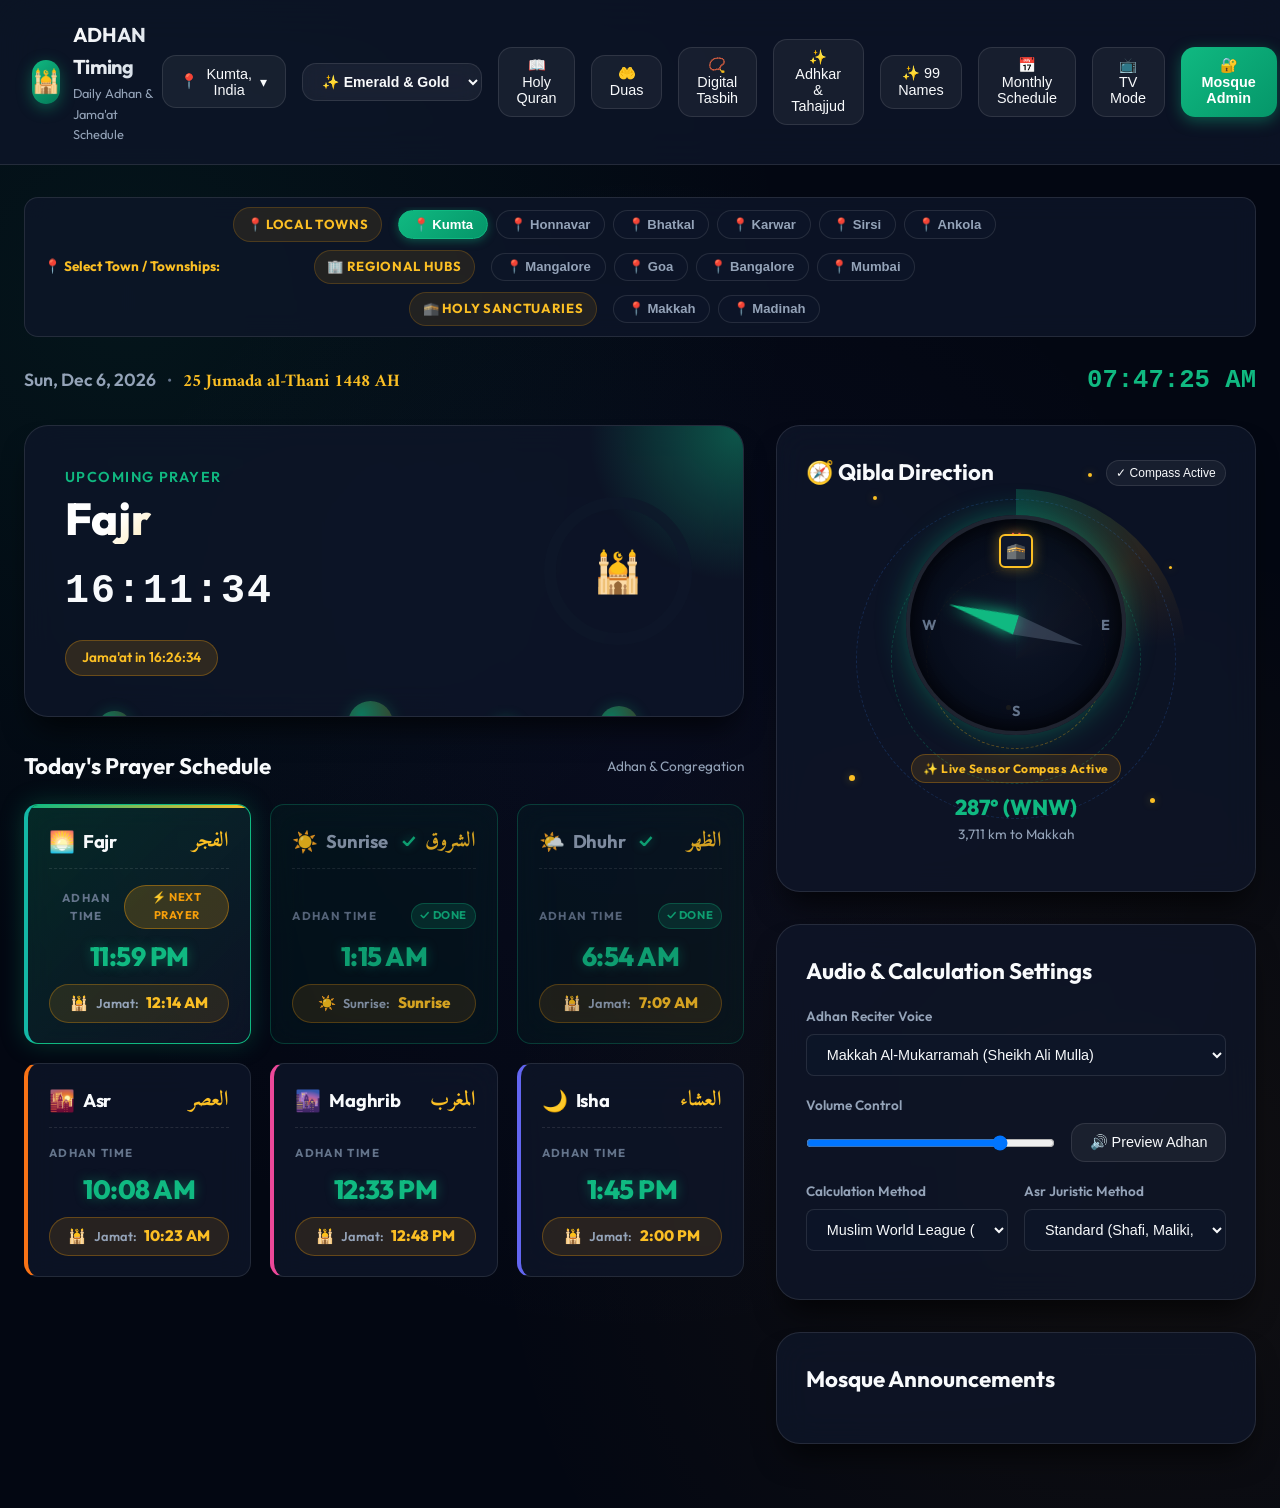
==== commit 1de31477: "Add cache-busting v2.5 headers and static path resolution" ====
--- a/index.html
+++ b/index.html
@@ -5,7 +5,7 @@
   <meta name="viewport" content="width=device-width, initial-scale=1.0">
   <title>Adhan Timing & Mosque Management System</title>
   <meta name="description" content="Real-time Islamic prayer times, audio Adhan alerts, interactive Qibla compass, mosque TV display mode, and management dashboard.">
-  <link rel="stylesheet" href="css/style.css">
+  <link rel="stylesheet" href="css/style.css?v=2.5">
 </head>
 <body>
 
@@ -795,16 +795,16 @@
     </div>
   </div>
 
-  <script src="js/adhan-engine.js"></script>
-  <script src="js/qibla-compass.js"></script>
-  <script src="js/audio-player.js"></script>
-  <script src="js/dhikr-data.js"></script>
-  <script src="js/names-data.js"></script>
-  <script src="js/quran-data.js"></script>
-  <script src="js/dua-data.js"></script>
-  <script src="js/tv-mode.js"></script>
-  <script src="js/dashboard.js"></script>
-  <script src="js/app.js"></script>
+  <script src="js/adhan-engine.js?v=2.5"></script>
+  <script src="js/qibla-compass.js?v=2.5"></script>
+  <script src="js/audio-player.js?v=2.5"></script>
+  <script src="js/dhikr-data.js?v=2.5"></script>
+  <script src="js/names-data.js?v=2.5"></script>
+  <script src="js/quran-data.js?v=2.5"></script>
+  <script src="js/dua-data.js?v=2.5"></script>
+  <script src="js/tv-mode.js?v=2.5"></script>
+  <script src="js/dashboard.js?v=2.5"></script>
+  <script src="js/app.js?v=2.5"></script>
 
 </body>
 </html>
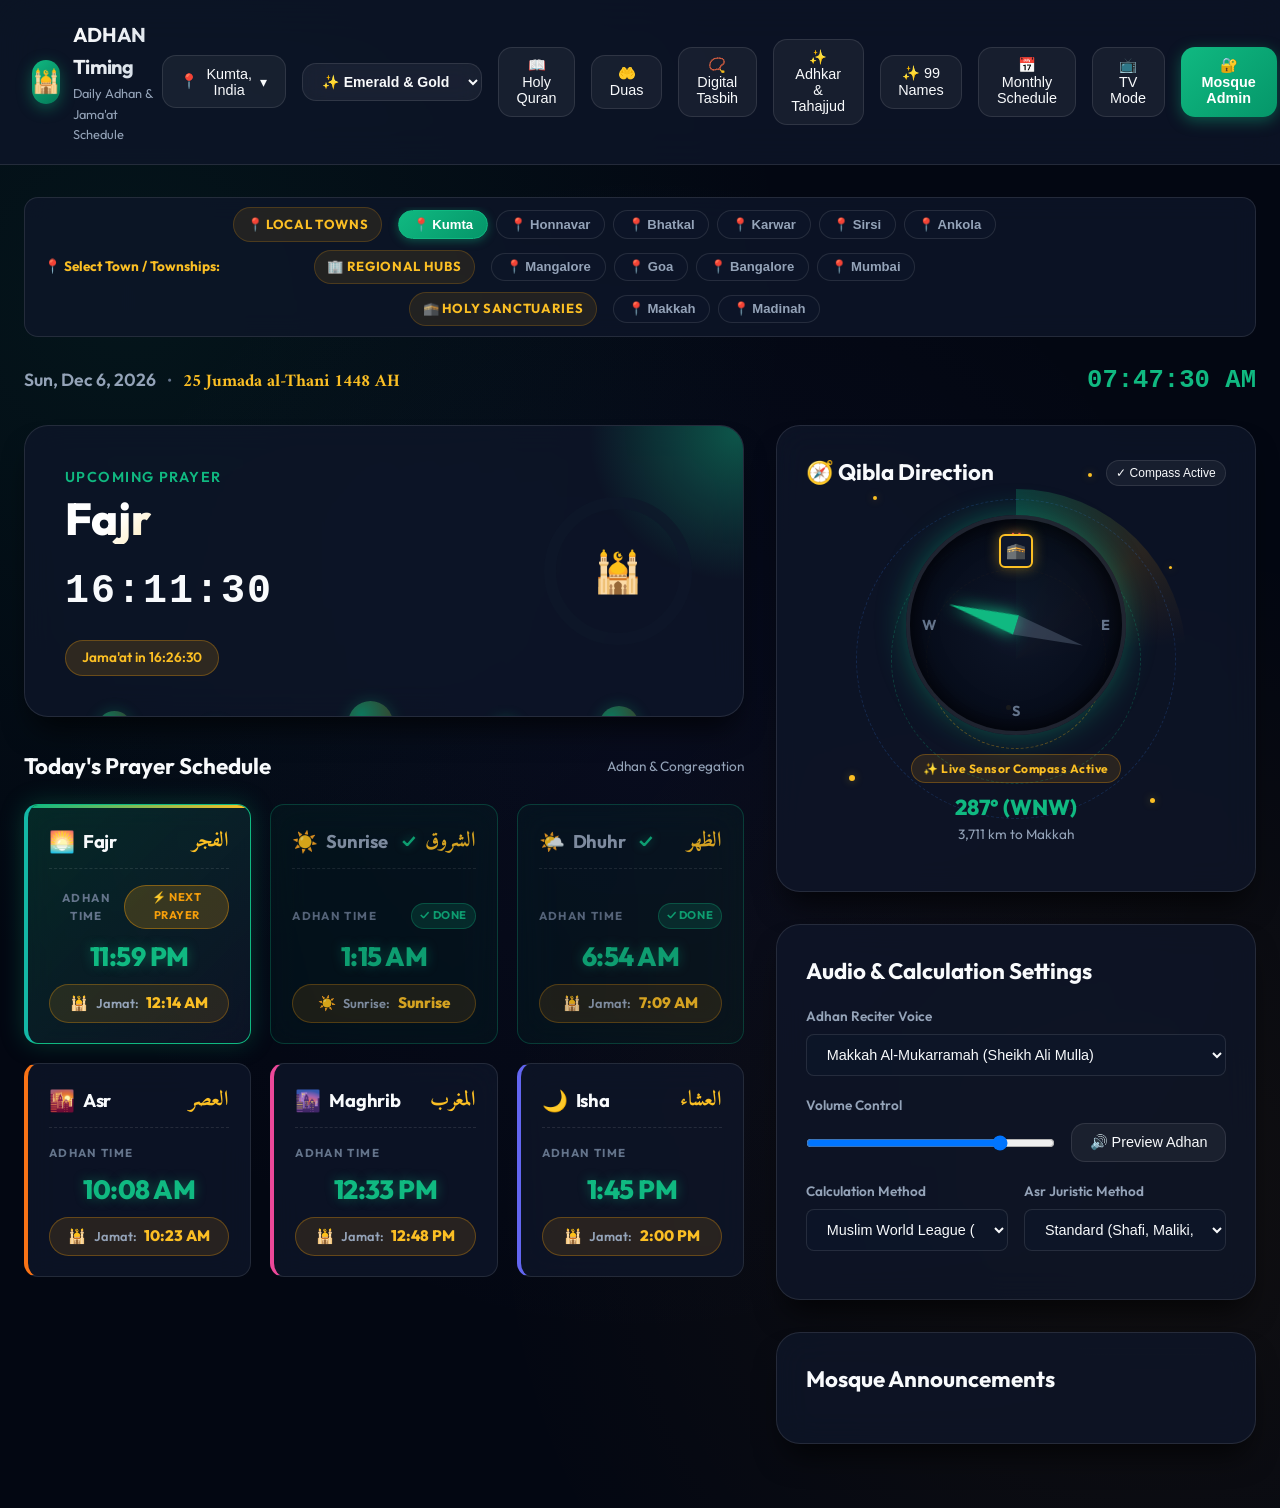
==== commit 93795c20: "Add root redirect to /webapp/ so main URL opens app directly" ====
--- a/index.html
+++ b/index.html
@@ -3,809 +3,19 @@
 <head>
   <meta charset="UTF-8">
   <meta name="viewport" content="width=device-width, initial-scale=1.0">
+  <meta http-equiv="refresh" content="0; url=/webapp/">
+  <script>
+    if (window.location.pathname === "/" || window.location.pathname === "/index.html") {
+      window.location.replace("/webapp/");
+    }
+  </script>
   <title>Adhan Timing & Mosque Management System</title>
-  <meta name="description" content="Real-time Islamic prayer times, audio Adhan alerts, interactive Qibla compass, mosque TV display mode, and management dashboard.">
-  <link rel="stylesheet" href="css/style.css?v=2.5">
 </head>
-<body>
-
-  <!-- Top Navigation Bar -->
-  <nav class="navbar">
-    <div class="brand">
-      <div class="brand-icon">🕌</div>
-      <div class="brand-info">
-        <h1 id="mosque-title">ADHAN Timing</h1>
-        <p id="mosque-sub">Daily Adhan & Jama'at Schedule</p>
-      </div>
-    </div>
-
-    <div class="nav-actions">
-      <!-- Location Picker Dropdown -->
-      <div class="location-picker">
-        <button class="btn-glass" id="btn-location-dropdown">
-          <span>📍</span> <span id="location-label">Kumta, India</span> ▾
-        </button>
-        <div class="dropdown-menu" id="city-search-results">
-          <input type="text" class="search-input" id="city-search-input" placeholder="Search towns (Kumta, Honnavar, Bhatkal...)...">
-          <button class="btn-glass" id="btn-detect-gps" style="width:100%; margin-bottom:0.4rem; justify-content:center;">
-            🎯 Use My GPS Location
-          </button>
-          <button class="btn-glass" id="btn-open-custom-town" style="width:100%; margin-bottom:0.5rem; justify-content:center;">
-            ➕ Add Custom Town (Lat/Lng)
-          </button>
-        </div>
-      </div>
-
-      <!-- Theme Switcher -->
-      <div class="theme-selector-wrapper">
-        <select id="theme-select" class="theme-select-dropdown" title="Select Luxury Theme">
-          <option value="emerald_gold">✨ Emerald & Gold</option>
-          <option value="royal_sapphire">🌌 Royal Sapphire</option>
-          <option value="midnight_onyx">🖤 Midnight Onyx</option>
-        </select>
-      </div>
-
-      <!-- Quick Action Buttons -->
-      <button class="btn-glass" id="btn-open-quran">📖 Holy Quran</button>
-      <button class="btn-glass" id="btn-open-dua">🤲 Duas</button>
-      <button class="btn-glass" id="btn-open-tasbih">📿 Digital Tasbih</button>
-      <button class="btn-glass" id="btn-open-dhikr">✨ Adhkar & Tahajjud</button>
-      <button class="btn-glass" id="btn-open-names">✨ 99 Names</button>
-      <button class="btn-glass" id="btn-open-monthly">📅 Monthly Schedule</button>
-      <button class="btn-glass" id="btn-toggle-tv">📺 TV Mode</button>
-      <button class="btn-accent" id="btn-open-admin">🔐 Mosque Admin</button>
-    </div>
-  </nav>
-
-  <!-- Main App Layout -->
-  <main class="container">
-
-    <!-- Live Adhan Playback Banner -->
-    <div id="adhan-playback-banner" class="adhan-banner" style="display:none;">
-      <div class="adhan-banner-content">
-        <span class="adhan-banner-icon">🕌</span>
-        <div>
-          <h4 id="adhan-banner-title">Now Reciting Adhan for Dhuhr</h4>
-          <p id="adhan-banner-sub">Playing live audio Adhan alert</p>
-        </div>
-      </div>
-      <button class="btn-stop-adhan" id="btn-stop-adhan">⏹️ Stop Recitation</button>
-    </div>
-
-    <!-- Quick Town Selector Bar -->
-    <div class="town-selector-bar">
-      <div class="town-selector-label">📍 Select Town / Townships:</div>
-      <div class="town-chips-wrapper" id="town-chips-container">
-        <!-- Dynamically rendered by app.js -->
-      </div>
-    </div>
-
-    <!-- Live Date & Clock Bar -->
-    <div style="display:flex; justify-content:space-between; align-items:center; margin-bottom:1.5rem;">
-      <div>
-        <span id="live-greg-date" style="font-size:1.1rem; color:var(--text-secondary); font-weight:600;">--</span>
-        <span style="margin:0 0.5rem; color:var(--text-muted);">•</span>
-        <span id="hijri-date-label" style="font-size:1.1rem; color:var(--accent-gold); font-family:var(--font-arabic); font-weight:700;">--</span>
-      </div>
-      <div id="live-clock-time" style="font-size:1.6rem; font-weight:800; font-family:monospace; color:var(--accent-emerald);">--:--:--</div>
-    </div>
-
-
-    <!-- Main Grid Section -->
-    <div class="grid-layout">
-
-      <!-- Left Column: Hero Progress Ring & Today's Prayer Cards -->
-      <div>
-        <!-- Hero Countdown Card -->
-        <section class="hero-card" style="margin-bottom:2rem;">
-          <!-- Floating Popping Ambient Bubbles Backdrop -->
-          <div class="bubbles-container">
-            <div class="bubble b1"></div>
-            <div class="bubble b2"></div>
-            <div class="bubble b3"></div>
-            <div class="bubble b4"></div>
-            <div class="bubble b5"></div>
-            <div class="bubble b6"></div>
-          </div>
-
-          <div class="hero-info">
-            <div class="hero-subtitle">Upcoming Prayer</div>
-            <div class="hero-prayer-title" id="hero-next-prayer-name">Dhuhr</div>
-            <div class="hero-countdown" id="hero-countdown-timer">00:00:00</div>
-            <div class="hero-jamaat-badge" id="hero-jamaat-time">Jama'at in 00:15:00</div>
-          </div>
-
-          <div class="progress-ring-wrapper">
-            <svg class="progress-ring" width="160" height="160">
-              <circle class="progress-ring-bg" stroke-width="12" fill="transparent" r="68" cx="80" cy="80"/>
-              <circle class="progress-ring-circle" id="progress-ring-circle" stroke-width="12" fill="transparent" r="68" cx="80" cy="80"/>
-            </svg>
-            <div class="ring-icon">🕌</div>
-          </div>
-        </section>
-
-        <!-- Today's 6 Prayer Times -->
-        <div class="section-title">
-          <span>Today's Prayer Schedule</span>
-          <span style="font-size:0.85rem; color:var(--text-secondary); font-weight:400;">Adhan & Congregation</span>
-        </div>
-        <div class="prayer-grid" id="today-prayer-grid">
-          <!-- Dynamically Rendered by app.js -->
-        </div>
-      </div>
-
-      <!-- Right Column: Qibla Compass, Sound Controls & Announcements -->
-      <div>
-
-        <!-- Qibla Compass Card with Animated Live Background -->
-        <section class="glass-card qibla-card-live">
-          <div class="qibla-live-bg">
-            <div class="qibla-radar-beam"></div>
-            <div class="qibla-pulse-ring ring-1"></div>
-            <div class="qibla-pulse-ring ring-2"></div>
-            <div class="qibla-pulse-ring ring-3"></div>
-            <div class="qibla-starfield">
-              <div class="qibla-star s1"></div>
-              <div class="qibla-star s2"></div>
-              <div class="qibla-star s3"></div>
-              <div class="qibla-star s4"></div>
-              <div class="qibla-star s5"></div>
-              <div class="qibla-star s6"></div>
-            </div>
-          </div>
-
-          <div class="section-title" style="margin-bottom:0.5rem; position:relative; z-index:2;">
-            <span>🧭 Qibla Direction</span>
-            <button class="btn-glass" id="btn-enable-compass" style="font-size:0.75rem; padding:0.3rem 0.6rem;">🧭 Compass Sensor</button>
-          </div>
-          <div class="compass-wrapper" style="position:relative; z-index:2;">
-            <div class="compass-dial">
-              <div class="compass-cardinal cardinal-n">N</div>
-              <div class="compass-cardinal cardinal-e">E</div>
-              <div class="compass-cardinal cardinal-s">S</div>
-              <div class="compass-cardinal cardinal-w">W</div>
-              <div class="kaaba-icon">🕋</div>
-              <div class="qibla-needle" id="qibla-needle">
-                <div class="needle-north"></div>
-                <div class="needle-south"></div>
-              </div>
-            </div>
-            <div class="compass-info">
-              <div class="qibla-badge" id="qibla-live-status">✨ Live Directional Tracking</div>
-              <div class="heading-text" id="qibla-heading">118.9° ESE</div>
-              <div class="distance-text" id="qibla-distance">4,794 km to Makkah</div>
-            </div>
-          </div>
-        </section>
-
-        <!-- Audio Adhan & Calculation Preferences -->
-        <section class="glass-card">
-          <div class="section-title" style="margin-bottom:1rem;">Audio & Calculation Settings</div>
-          
-          <div class="form-group">
-            <label for="reciter-select">Adhan Reciter Voice</label>
-            <select class="form-control" id="reciter-select">
-              <option value="makkah">Makkah Al-Mukarramah (Sheikh Ali Mulla)</option>
-              <option value="madinah">Madinah Al-Munawwarah</option>
-              <option value="alaqsa">Al-Aqsa Mosque, Jerusalem</option>
-              <option value="afasy">Sheikh Mishary Rashid Alafasy</option>
-            </select>
-          </div>
-
-          <div class="form-group">
-            <label for="volume-slider">Volume Control</label>
-            <div style="display:flex; align-items:center; gap:1rem;">
-              <input type="range" id="volume-slider" min="0" max="1" step="0.05" value="0.8" style="flex:1;">
-              <button class="btn-glass" id="btn-test-audio">🔊 Preview Adhan</button>
-            </div>
-          </div>
-
-          <div class="form-row">
-            <div class="form-group">
-              <label for="calc-method-select">Calculation Method</label>
-              <select class="form-control" id="calc-method-select">
-                <option value="MWL">Muslim World League (MWL)</option>
-                <option value="ISNA">ISNA (North America)</option>
-                <option value="Makkah">Umm Al-Qura (Makkah)</option>
-                <option value="Egypt">Egyptian General Authority</option>
-                <option value="Diyanet">Diyanet (Turkey)</option>
-                <option value="Karachi">Univ. Islamic Sciences (Karachi)</option>
-                <option value="Tehran">Institute of Geophysics (Tehran)</option>
-                <option value="Jafari">Shia Ithna-Ashari (Jafari)</option>
-              </select>
-            </div>
-
-            <div class="form-group">
-              <label for="juristic-school-select">Asr Juristic Method</label>
-              <select class="form-control" id="juristic-school-select">
-                <option value="Shafi">Standard (Shafi, Maliki, Hanbali)</option>
-                <option value="Hanafi">Hanafi School</option>
-              </select>
-            </div>
-          </div>
-        </section>
-
-        <!-- Mosque Community Noticeboard -->
-        <section class="glass-card">
-          <div class="section-title" style="margin-bottom:1rem;">Mosque Announcements</div>
-          <div id="public-announcements-list">
-            <!-- Rendered by app.js -->
-          </div>
-        </section>
-
-      </div>
-    </div>
-  </main>
-
-  <!-- Monthly Schedule Modal -->
-  <div class="modal-overlay" id="monthly-modal">
-    <div class="modal-box">
-      <div class="modal-header">
-        <h2 class="modal-title">📅 Monthly Prayer Timetable</h2>
-        <div style="display:flex; gap:0.5rem; align-items:center;">
-          <button class="btn-glass" id="btn-export-csv">📥 Export CSV</button>
-          <button class="btn-close" id="btn-close-monthly">&times;</button>
-        </div>
-      </div>
-      <p style="font-size:0.9rem; color:var(--text-secondary); margin-bottom:1rem;">
-        Calculated monthly schedule for current selected location & calculation rules.
-      </p>
-      <div style="overflow-x:auto;">
-        <table class="monthly-table">
-          <thead>
-            <tr>
-              <th>Date</th>
-              <th>Fajr</th>
-              <th>Sunrise</th>
-              <th>Dhuhr</th>
-              <th>Asr</th>
-              <th>Maghrib</th>
-              <th>Isha</th>
-            </tr>
-          </thead>
-          <tbody id="monthly-timetable-body">
-            <!-- Populated by app.js -->
-          </tbody>
-        </table>
-      </div>
-    </div>
+<body style="background:#030712; color:#f8fafc; font-family:sans-serif; display:flex; align-items:center; justify-content:center; height:100vh; margin:0;">
+  <div style="text-align:center;">
+    <h2 style="margin-bottom:0.5rem;">🕌 ADHAN Timing & Mosque System</h2>
+    <p style="color:#94a3b8;">Loading mobile web application...</p>
+    <p><a href="/webapp/" style="color:#10b981; font-weight:bold; text-decoration:none;">Click here if not redirected automatically →</a></p>
   </div>
-
-  <!-- Admin & Mosque Management Modal -->
-  <div class="modal-overlay" id="admin-modal">
-    <div class="modal-box">
-      <div class="modal-header">
-        <h2 class="modal-title">🔐 Mosque Management Admin Portal</h2>
-        <button class="btn-close" id="btn-close-admin">&times;</button>
-      </div>
-
-      <!-- Auth View -->
-      <div id="admin-auth-view" style="max-width:400px; margin:2rem auto; text-align:center;">
-        <h3>Admin Authentication</h3>
-        <p style="font-size:0.85rem; color:var(--text-secondary); margin-bottom:1.5rem;">Enter password to manage mosque settings & announcements.</p>
-        <form id="admin-login-form">
-          <div class="form-group">
-            <input type="password" class="form-control" id="admin-password" placeholder="Enter password (default: admin123)" required>
-          </div>
-          <div id="admin-login-error" style="color:#ef4444; font-size:0.85rem; margin-bottom:1rem;"></div>
-          <button type="submit" class="btn-accent" style="width:100%;">Sign In</button>
-        </form>
-      </div>
-
-      <!-- Portal View -->
-      <div id="admin-portal-view" class="admin-grid" style="display:none;">
-        <div class="admin-sidebar">
-          <div class="admin-nav-item active" data-tab="tab-profile">Mosque Profile</div>
-          <div class="admin-nav-item" data-tab="tab-jamaat">Jama'at Offsets</div>
-          <div class="admin-nav-item" data-tab="tab-announcements">Announcements</div>
-          <div class="admin-nav-item" data-tab="tab-overrides">Custom Overrides</div>
-          <button class="btn-glass" id="btn-admin-logout" style="width:100%; margin-top:2rem; justify-content:center;">Log Out</button>
-        </div>
-
-        <div>
-          <!-- Tab 1: Profile -->
-          <div class="admin-tab-pane active" id="tab-profile">
-            <h3>Mosque Information</h3>
-            <form id="form-mosque-profile" style="margin-top:1rem;">
-              <div class="form-group">
-                <label for="prof-name">Mosque Name</label>
-                <input type="text" class="form-control" id="prof-name">
-              </div>
-              <div class="form-group">
-                <label for="prof-address">Address</label>
-                <input type="text" class="form-control" id="prof-address">
-              </div>
-              <div class="form-row">
-                <div class="form-group">
-                  <label for="prof-city">City</label>
-                  <input type="text" class="form-control" id="prof-city">
-                </div>
-                <div class="form-group">
-                  <label for="prof-country">Country</label>
-                  <input type="text" class="form-control" id="prof-country">
-                </div>
-              </div>
-              <div class="form-row">
-                <div class="form-group">
-                  <label for="prof-lat">Latitude</label>
-                  <input type="number" step="any" class="form-control" id="prof-lat">
-                </div>
-                <div class="form-group">
-                  <label for="prof-lng">Longitude</label>
-                  <input type="number" step="any" class="form-control" id="prof-lng">
-                </div>
-              </div>
-              <div class="form-row">
-                <div class="form-group">
-                  <label for="prof-phone">Phone Number</label>
-                  <input type="text" class="form-control" id="prof-phone">
-                </div>
-                <div class="form-group">
-                  <label for="prof-email">Email Address</label>
-                  <input type="email" class="form-control" id="prof-email">
-                </div>
-              </div>
-              <div class="form-row">
-                <div class="form-group">
-                  <label for="prof-method">Default Calculation Method</label>
-                  <select class="form-control" id="prof-method">
-                    <option value="MWL">Muslim World League</option>
-                    <option value="ISNA">ISNA</option>
-                    <option value="Makkah">Umm Al-Qura</option>
-                    <option value="Egypt">Egyptian General Authority</option>
-                    <option value="Diyanet">Diyanet (Turkey)</option>
-                    <option value="Karachi">Karachi</option>
-                  </select>
-                </div>
-                <div class="form-group">
-                  <label for="prof-school">Juristic School</label>
-                  <select class="form-control" id="prof-school">
-                    <option value="Shafi">Shafi / Standard</option>
-                    <option value="Hanafi">Hanafi</option>
-                  </select>
-                </div>
-              </div>
-              <button type="submit" class="btn-accent" style="margin-top:1rem;">Save Profile Settings</button>
-            </form>
-          </div>
-
-          <!-- Tab 2: Jamaat -->
-          <div class="admin-tab-pane" id="tab-jamaat">
-            <h3>Jama'at (Congregation) Offset Rules</h3>
-            <p style="font-size:0.85rem; color:var(--text-secondary); margin-bottom:1rem;">Set how many minutes after Adhan each Jama'at prayer takes place.</p>
-            <form id="form-jamaat-settings">
-              <div class="form-row">
-                <div class="form-group">
-                  <label for="jam-fajr-val">Fajr Offset (mins)</label>
-                  <input type="number" class="form-control" id="jam-fajr-val" value="25">
-                </div>
-                <div class="form-group">
-                  <label for="jam-dhuhr-val">Dhuhr Offset (mins)</label>
-                  <input type="number" class="form-control" id="jam-dhuhr-val" value="15">
-                </div>
-              </div>
-              <div class="form-row">
-                <div class="form-group">
-                  <label for="jam-asr-val">Asr Offset (mins)</label>
-                  <input type="number" class="form-control" id="jam-asr-val" value="20">
-                </div>
-                <div class="form-group">
-                  <label for="jam-maghrib-val">Maghrib Offset (mins)</label>
-                  <input type="number" class="form-control" id="jam-maghrib-val" value="10">
-                </div>
-              </div>
-              <div class="form-row">
-                <div class="form-group">
-                  <label for="jam-isha-val">Isha Offset (mins)</label>
-                  <input type="number" class="form-control" id="jam-isha-val" value="20">
-                </div>
-                <div class="form-group">
-                  <label for="jam-jumuah-val">Fixed Friday (Jumuah / Jummah) Jama'at Time</label>
-                  <input type="time" class="form-control" id="jam-jumuah-val" value="13:30">
-                  <small style="color:var(--accent-gold); font-size:0.75rem; margin-top:0.2rem; display:block;">🕌 Replaces Dhuhr on Fridays with fixed congregation time</small>
-                </div>
-              </div>
-              <button type="submit" class="btn-accent" style="margin-top:1rem;">Save Jama'at Offsets</button>
-            </form>
-          </div>
-
-          <!-- Tab 3: Announcements -->
-          <div class="admin-tab-pane" id="tab-announcements">
-            <h3>Community Announcements</h3>
-            <form id="form-add-announcement" style="margin-bottom:1.5rem; background:var(--bg-card); padding:1rem; border-radius:var(--radius-md);">
-              <div class="form-group">
-                <label for="ann-title">Title</label>
-                <input type="text" class="form-control" id="ann-title" required>
-              </div>
-              <div class="form-group">
-                <label for="ann-body">Content</label>
-                <textarea class="form-control" id="ann-body" rows="3" required></textarea>
-              </div>
-              <div class="form-group">
-                <label for="ann-priority">Priority Badge</label>
-                <select class="form-control" id="ann-priority">
-                  <option value="normal">Normal (Blue)</option>
-                  <option value="info">Info (Green)</option>
-                  <option value="important">Important (Red)</option>
-                </select>
-              </div>
-              <button type="submit" class="btn-accent">Publish Announcement</button>
-            </form>
-            <div id="admin-announcements-list"></div>
-          </div>
-
-          <!-- Tab 4: Overrides -->
-          <div class="admin-tab-pane" id="tab-overrides">
-            <h3>Custom Date Prayer Overrides</h3>
-            <form id="form-add-override" style="margin-bottom:1.5rem; background:var(--bg-card); padding:1rem; border-radius:var(--radius-md);">
-              <div class="form-row">
-                <div class="form-group">
-                  <label for="ovr-date">Date</label>
-                  <input type="date" class="form-control" id="ovr-date" required>
-                </div>
-                <div class="form-group">
-                  <label for="ovr-note">Note / Event</label>
-                  <input type="text" class="form-control" id="ovr-note" placeholder="e.g. Moon sighting shift">
-                </div>
-              </div>
-              <div class="form-row">
-                <div class="form-group">
-                  <label for="ovr-fajr">Fajr Adhan</label>
-                  <input type="time" class="form-control" id="ovr-fajr">
-                </div>
-                <div class="form-group">
-                  <label for="ovr-maghrib">Maghrib Adhan</label>
-                  <input type="time" class="form-control" id="ovr-maghrib">
-                </div>
-              </div>
-              <button type="submit" class="btn-accent">Save Date Override</button>
-            </form>
-            <div id="admin-overrides-list"></div>
-          </div>
-
-        </div>
-      </div>
-
-    </div>
-  </div>
-
-  <!-- Fullscreen Mosque TV Wall Display Mode Container -->
-  <div id="app-tv-container">
-    <div class="tv-header">
-      <div class="brand" style="gap:1rem;">
-        <div class="brand-icon" style="width:60px; height:60px; font-size:2rem;">🕌</div>
-        <div>
-          <h2 style="font-size:2.2rem; color:#fff;" id="tv-mosque-title">Masjid-e-Farooqui</h2>
-          <p style="font-size:1.2rem; color:var(--accent-emerald);" id="tv-mosque-subtitle">Hubbangeri Kagal, Kumta</p>
-        </div>
-      </div>
-      <div class="tv-dates">
-        <h3 id="tv-live-date">Monday, September 3, 2026</h3>
-        <p id="tv-live-hijri">19 Rabi' al-Awwal 1448 AH</p>
-      </div>
-      <div class="tv-clock" id="tv-live-clock">11:06:44</div>
-    </div>
-
-    <div class="tv-hero-next">
-      <div class="tv-next-label">Next Adhan: <span id="tv-next-prayer-name" style="color:#fff;">Dhuhr</span></div>
-      <div class="tv-next-timer" id="tv-next-countdown">00:00:00</div>
-      <div style="font-size:1.6rem; color:var(--accent-gold);" id="tv-jamaat-countdown">Jama'at in 00:15:00</div>
-    </div>
-
-    <div class="tv-prayer-cards-grid" id="tv-prayer-cards-grid">
-      <!-- TV Prayer Cards -->
-    </div>
-
-    <div class="tv-footer-ticker">
-      <div class="marquee-text" id="tv-marquee-content">
-        📢 Welcome to Al-Noor Mosque. Please ensure mobile phones are switched off or set to silent mode inside the prayer hall.
-      </div>
-    </div>
-  </div>
-
-  <!-- Add Custom Town Modal -->
-  <div class="modal-overlay" id="custom-town-modal">
-    <div class="modal-box" style="max-width:500px;">
-      <div class="modal-header">
-        <h2 class="modal-title">📍 Add Custom Town / Location</h2>
-        <button class="btn-close" id="btn-close-custom-town">&times;</button>
-      </div>
-      <p style="font-size:0.88rem; color:var(--text-secondary); margin-bottom:1.2rem;">
-        Enter custom town coordinates for high-precision local Adhan timings.
-      </p>
-      <form id="form-custom-town">
-        <div class="form-group">
-          <label for="ctown-name">Town / Village Name</label>
-          <input type="text" class="form-control" id="ctown-name" placeholder="e.g. Kumta, Honnavar, Bhatkal..." required>
-        </div>
-        <div class="form-group">
-          <label for="ctown-country">State / District / Country</label>
-          <input type="text" class="form-control" id="ctown-country" placeholder="e.g. Uttara Kannada, Karnataka, India" required>
-        </div>
-        <div class="form-row">
-          <div class="form-group">
-            <label for="ctown-lat">Latitude (° N)</label>
-            <input type="number" step="any" class="form-control" id="ctown-lat" placeholder="14.4777" required>
-          </div>
-          <div class="form-group">
-            <label for="ctown-lng">Longitude (° E)</label>
-            <input type="number" step="any" class="form-control" id="ctown-lng" placeholder="74.2206" required>
-          </div>
-        </div>
-        <button type="submit" class="btn-accent" style="width:100%; margin-top:0.5rem;">Save & Set Active Town</button>
-      </form>
-    </div>
-  </div>
-
-  <!-- Daily Adhkar & Tahajjud Modal -->
-  <div class="modal-overlay" id="dhikr-modal">
-    <div class="modal-box" style="max-width:850px;">
-      <div class="modal-header">
-        <h2 class="modal-title">📿 Daily Adhkar & Tahajjud Guide</h2>
-        <button class="btn-close" id="btn-close-dhikr">&times;</button>
-      </div>
-
-      <!-- Dhikr Category Tabs -->
-      <div class="dhikr-tabs-nav">
-        <button class="dhikr-tab-btn active" data-tab="morning">🌅 Morning Dhikr</button>
-        <button class="dhikr-tab-btn" data-tab="evening">🌆 Evening Dhikr</button>
-        <button class="dhikr-tab-btn" data-tab="sleep">🌙 Before Sleeping</button>
-        <button class="dhikr-tab-btn" data-tab="tahajjud">🌌 Tahajjud & Night</button>
-      </div>
-
-      <!-- Tahajjud Time Banner -->
-      <div id="tahajjud-banner" class="tahajjud-banner" style="display:none;">
-        <div class="tahajjud-icon">🌌</div>
-        <div>
-          <h4>Tonight's Tahajjud Window (Last 1/3 of Night):</h4>
-          <div class="tahajjud-time-range" id="tahajjud-time-range">01:45 AM - 04:30 AM</div>
-          <p style="font-size:0.85rem; color:var(--text-secondary); margin-top:0.3rem;">
-            Calculated dynamically between Maghrib and Fajr. The Lord descends to the lowest heaven in this last third of night to answer prayers.
-          </p>
-        </div>
-      </div>
-
-      <!-- Dhikr Content List -->
-      <div id="dhikr-cards-container" class="dhikr-cards-container">
-        <!-- Rendered dynamically by app.js -->
-      </div>
-    </div>
-  </div>
-
-  <!-- Quran Reader Modal (All 114 Surahs) -->
-  <div class="modal-overlay" id="quran-modal">
-    <div class="modal-box" style="max-width:920px;">
-      <div class="modal-header">
-        <h2 class="modal-title">📖 Holy Quran Reader (Complete 114 Surahs)</h2>
-        <button class="btn-close" id="btn-close-quran">&times;</button>
-      </div>
-      
-      <!-- Surah Selection & Search Bar -->
-      <div class="quran-surah-bar" style="display:flex; flex-wrap:wrap; gap:0.8rem; align-items:center; margin-bottom:1.2rem;">
-        <input type="text" class="search-input" id="quran-search-input" placeholder="🔍 Search 114 Surahs (e.g. Kahf, Yasin, 67, Maryam)..." style="flex:1; margin-bottom:0;">
-        <select id="quran-surah-select" class="form-control" style="max-width:280px; font-weight:700;">
-          <!-- Populated by app.js with all 114 Surahs -->
-        </select>
-        <div style="display:flex; gap:0.4rem;">
-          <button class="btn-glass" id="btn-prev-surah">⬅️ Prev</button>
-          <button class="btn-glass" id="btn-next-surah">Next ➡️</button>
-        </div>
-      </div>
-
-      <!-- Last Read Bookmark Banner -->
-      <div id="quran-bookmark-banner" class="quran-bookmark-bar" style="display:none;">
-        <div style="display:flex; align-items:center; gap:0.6rem;">
-          <span style="font-size:1.3rem; color:var(--accent-gold);">🔖</span>
-          <div>
-            <strong style="color:var(--accent-gold); font-size:0.88rem;">Last Read Bookmark:</strong>
-            <span id="quran-bookmark-text" style="font-size:0.88rem; color:var(--text-primary); font-weight:700; margin-left:0.3rem;">--</span>
-          </div>
-        </div>
-        <button class="btn-accent-sm" id="btn-jump-bookmark" style="padding:0.35rem 0.8rem; font-size:0.82rem;">
-          🎯 Jump to Bookmark
-        </button>
-      </div>
-
-      <!-- Surah Info Banner -->
-      <div class="quran-header-banner" id="quran-surah-header">
-        <h3 id="quran-surah-title">Surah Al-Fatiha (الفاتحة)</h3>
-        <p id="quran-surah-meta">The Opening • 7 Verses • Meccan</p>
-      </div>
-
-      <!-- Verses List Container -->
-      <div id="quran-verses-container" class="quran-verses-container">
-        <!-- Rendered dynamically by app.js -->
-      </div>
-    </div>
-  </div>
-
-  <!-- Authentic Duas Modal -->
-  <div class="modal-overlay" id="dua-modal">
-    <div class="modal-box" style="max-width:850px;">
-      <div class="modal-header">
-        <h2 class="modal-title">🤲 Authentic Duas & Supplications</h2>
-        <button class="btn-close" id="btn-close-dua">&times;</button>
-      </div>
-
-      <!-- Dua Category Filter Bar -->
-      <div class="dua-category-chips" id="dua-category-chips">
-        <!-- Rendered by app.js -->
-      </div>
-
-      <!-- Search Input -->
-      <input type="text" class="search-input" id="dua-search-input" placeholder="🔍 Search Duas (Rabbana, protection, forgiveness, parents...)...">
-
-      <!-- Duas Container -->
-      <div id="dua-cards-container" class="dua-cards-container">
-        <!-- Rendered by app.js -->
-      </div>
-    </div>
-  </div>
-
-  <!-- Dedicated Digital Tasbih Counter Modal -->
-  <div class="modal-overlay" id="tasbih-modal">
-    <div class="modal-box" style="max-width:550px; text-align:center;">
-      <div class="modal-header">
-        <h2 class="modal-title">📿 Digital Tasbih Counter</h2>
-        <button class="btn-close" id="btn-close-tasbih">&times;</button>
-      </div>
-
-      <!-- Preset Phrase Selector -->
-      <div class="form-group" style="margin-bottom:1.5rem;">
-        <label for="tasbih-preset-select">Dhikr Phrase Preset:</label>
-        <select class="form-control" id="tasbih-preset-select" style="text-align:center; font-weight:700;">
-          <option value="subhanallah">سُبْحَانَ اللَّهِ — SubhanAllah (Target: 33)</option>
-          <option value="alhamdulillah">اَلْحَمْدُ لِلَّهِ — Alhamdulillah (Target: 33)</option>
-          <option value="allahuakbar">اللَّهُ أَكْبَرُ — Allahu Akbar (Target: 34)</option>
-          <option value="astaghfirullah">أَسْتَغْفِرُ اللَّهَ — Astaghfirullah (Target: 100)</option>
-          <option value="la_ilaha_illallah">لاَ إِلَهَ إِلاَّ اللَّهُ — La ilaha illallah (Target: 100)</option>
-          <option value="salawat">اللَّهُمَّ صَلِّ عَلَى مُحَمَّدٍ — Salawat (Target: 100)</option>
-          <option value="custom">Custom Dhikr (Target: 1000)</option>
-        </select>
-      </div>
-
-      <!-- Digital Ring Display -->
-      <div class="tasbih-counter-ring-wrapper">
-        <div class="tasbih-display-number" id="tasbih-count-display">0</div>
-        <div class="tasbih-target-label" id="tasbih-target-display">Target: 33</div>
-      </div>
-
-      <!-- Big Tap Counter Button -->
-      <button class="btn-tasbih-tap" id="btn-tasbih-tap">
-        <span style="font-size:2rem;">📿</span>
-        <span>TAP TO COUNT</span>
-      </button>
-
-      <!-- Action Buttons -->
-      <div style="display:flex; justify-content:center; gap:1rem; margin-top:1.5rem;">
-        <button class="btn-glass" id="btn-tasbih-reset">↺ Reset Count</button>
-      </div>
-    </div>
-  </div>
-
-  <!-- 99 Names of Allah Modal (Asma-ul-Husna) -->
-  <div class="modal-overlay" id="names-modal">
-    <div class="modal-box" style="max-width:1000px;">
-      <div class="modal-header">
-        <div style="display:flex; align-items:center; gap:0.6rem;">
-          <span style="font-size:1.6rem; color:var(--accent-gold);">✨</span>
-          <div>
-            <h2 class="modal-title">Asma-ul-Husna — 99 Names of Allah</h2>
-            <p style="font-size:0.85rem; color:var(--text-secondary); margin-top:0.1rem;">الأسماء الحسنى • Listen, Memorize, Reflect & Recite</p>
-          </div>
-        </div>
-        <button class="btn-close" id="btn-close-names">&times;</button>
-      </div>
-
-      <!-- Control & Toolbar Bar -->
-      <div class="names-toolbar">
-        <input type="text" class="search-input" id="names-search-input" placeholder="🔍 Search 99 Names (e.g. Rahman, Merciful, 55, الملك)..." style="flex:1; margin-bottom:0;">
-        
-        <!-- View Mode Switcher -->
-        <div class="names-view-toggle">
-          <button class="btn-glass active" id="btn-names-view-grid" title="Grid View">📱 Grid</button>
-          <button class="btn-glass" id="btn-names-view-list" title="Compact List">📄 List</button>
-          <button class="btn-glass" id="btn-names-view-flashcards" title="Flashcard Memorizer">🎴 Flashcards</button>
-        </div>
-
-        <!-- Sequential Play All Audio Button -->
-        <button class="btn-accent" id="btn-names-play-all">
-          <span id="names-play-all-icon">▶️</span> <span id="names-play-all-text">Play All 99 Names</span>
-        </button>
-      </div>
-
-      <!-- Audio Progress Bar when playing continuously -->
-      <div id="names-audio-player-bar" class="names-audio-bar" style="display:none;">
-        <div class="names-audio-info">
-          <span id="names-audio-now-playing" style="font-weight:700; color:var(--accent-emerald);">Now Reciting: #1 Ar-Rahman (الرَّحْمَٰنُ)</span>
-          <span id="names-audio-progress-badge" class="badge-count">1 / 99</span>
-        </div>
-        <div class="names-audio-controls">
-          <button class="btn-glass-sm" id="btn-names-audio-prev">⏮️ Prev</button>
-          <button class="btn-glass-sm" id="btn-names-audio-pause">⏸️ Pause</button>
-          <button class="btn-glass-sm" id="btn-names-audio-next">Next ⏭️</button>
-          <select id="names-audio-speed" class="theme-select-dropdown" style="padding:0.3rem 0.6rem; font-size:0.8rem;">
-            <option value="1">1.0x Speed</option>
-            <option value="1.2">1.2x Speed</option>
-            <option value="0.8">0.8x Speed</option>
-          </select>
-        </div>
-      </div>
-
-      <!-- Standard Grid View Container -->
-      <div id="names-grid-container" class="names-grid-container">
-        <!-- Rendered dynamically by app.js -->
-      </div>
-
-      <!-- Compact List View Container -->
-      <div id="names-list-container" class="names-list-container" style="display:none;">
-        <!-- Rendered dynamically by app.js -->
-      </div>
-
-      <!-- Flashcards Memorizer View Container -->
-      <div id="names-flashcards-container" class="names-flashcard-wrapper" style="display:none;">
-        <!-- Rendered dynamically by app.js -->
-      </div>
-    </div>
-  </div>
-
-  <!-- Deep Name Detail Modal (with dedicated Tasbih counter) -->
-  <div class="modal-overlay" id="name-detail-modal">
-    <div class="modal-box" style="max-width:650px; text-align:center;">
-      <div class="modal-header" style="justify-content:space-between; align-items:center;">
-        <span class="name-badge-detail" id="ndetail-number">#1</span>
-        <h3 style="font-size:1.1rem; color:var(--text-secondary);" id="ndetail-translit-header">Ar-Rahman</h3>
-        <button class="btn-close" id="btn-close-name-detail">&times;</button>
-      </div>
-
-      <div class="name-detail-body" style="padding:1rem 0;">
-        <div class="name-detail-arabic" id="ndetail-arabic">الرَّحْمَٰنُ</div>
-        <div class="name-detail-translit" id="ndetail-translit">Ar-Rahman</div>
-        <div class="name-detail-english" id="ndetail-english">The Most Gracious</div>
-        
-        <button class="btn-glass" id="btn-ndetail-play-audio" style="margin:1rem auto 1.5rem auto;">
-          🔊 Listen Pronunciation
-        </button>
-
-        <div class="name-detail-card-info">
-          <h4 style="color:var(--accent-emerald); font-size:1rem; margin-bottom:0.4rem;">Spiritual Meaning & Attribute</h4>
-          <p id="ndetail-meaning" style="font-size:0.95rem; color:var(--text-primary); line-height:1.5;">Description here...</p>
-
-          <div style="margin-top:1.2rem; background:rgba(255,255,255,0.03); padding:0.8rem; border-radius:var(--radius-sm); border:1px solid var(--border-glass);">
-            <strong style="color:var(--accent-gold); font-size:0.88rem;">Quranic References & Verses:</strong>
-            <p id="ndetail-quran-ref" style="font-size:0.9rem; color:var(--text-secondary); margin-top:0.2rem;">Surah Al-Fatiha 1:1</p>
-          </div>
-        </div>
-
-        <!-- Dedicated Tasbih Counter for this specific name -->
-        <div class="name-tasbih-box">
-          <div style="font-size:0.95rem; font-weight:700; color:var(--accent-emerald); margin-bottom:0.5rem;">
-            📿 Recite "Yā <span id="ndetail-tasbih-name">Rahmān</span>"
-          </div>
-          <div class="name-tasbih-count" id="ndetail-tasbih-count">0</div>
-          <button class="btn-tasbih-tap-sm" id="btn-ndetail-tasbih-tap">
-            <span>📿</span> TAP TO RECITE
-          </button>
-          <div style="margin-top:0.6rem;">
-            <button class="btn-glass-sm" id="btn-ndetail-tasbih-reset">↺ Reset Count</button>
-          </div>
-        </div>
-
-      </div>
-    </div>
-  </div>
-
-  <script src="js/adhan-engine.js?v=2.5"></script>
-  <script src="js/qibla-compass.js?v=2.5"></script>
-  <script src="js/audio-player.js?v=2.5"></script>
-  <script src="js/dhikr-data.js?v=2.5"></script>
-  <script src="js/names-data.js?v=2.5"></script>
-  <script src="js/quran-data.js?v=2.5"></script>
-  <script src="js/dua-data.js?v=2.5"></script>
-  <script src="js/tv-mode.js?v=2.5"></script>
-  <script src="js/dashboard.js?v=2.5"></script>
-  <script src="js/app.js?v=2.5"></script>
-
 </body>
 </html>
-
